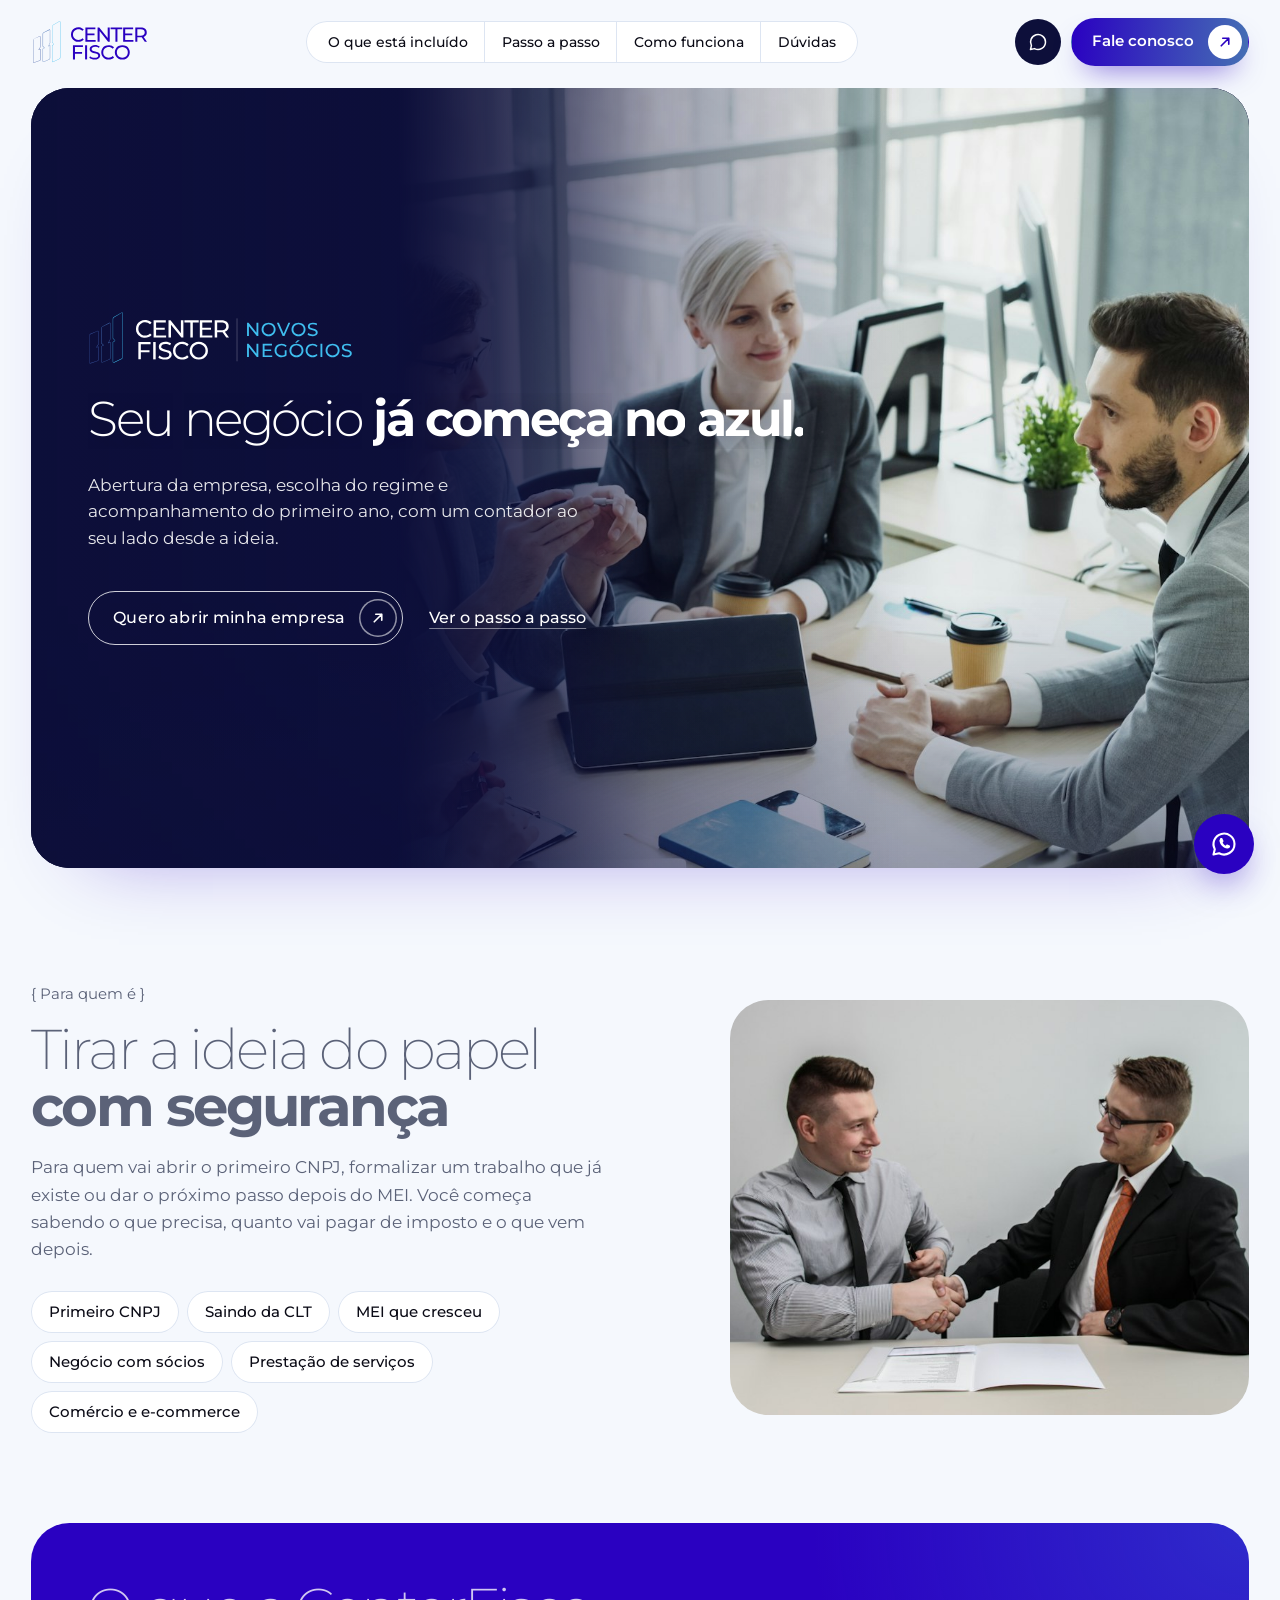
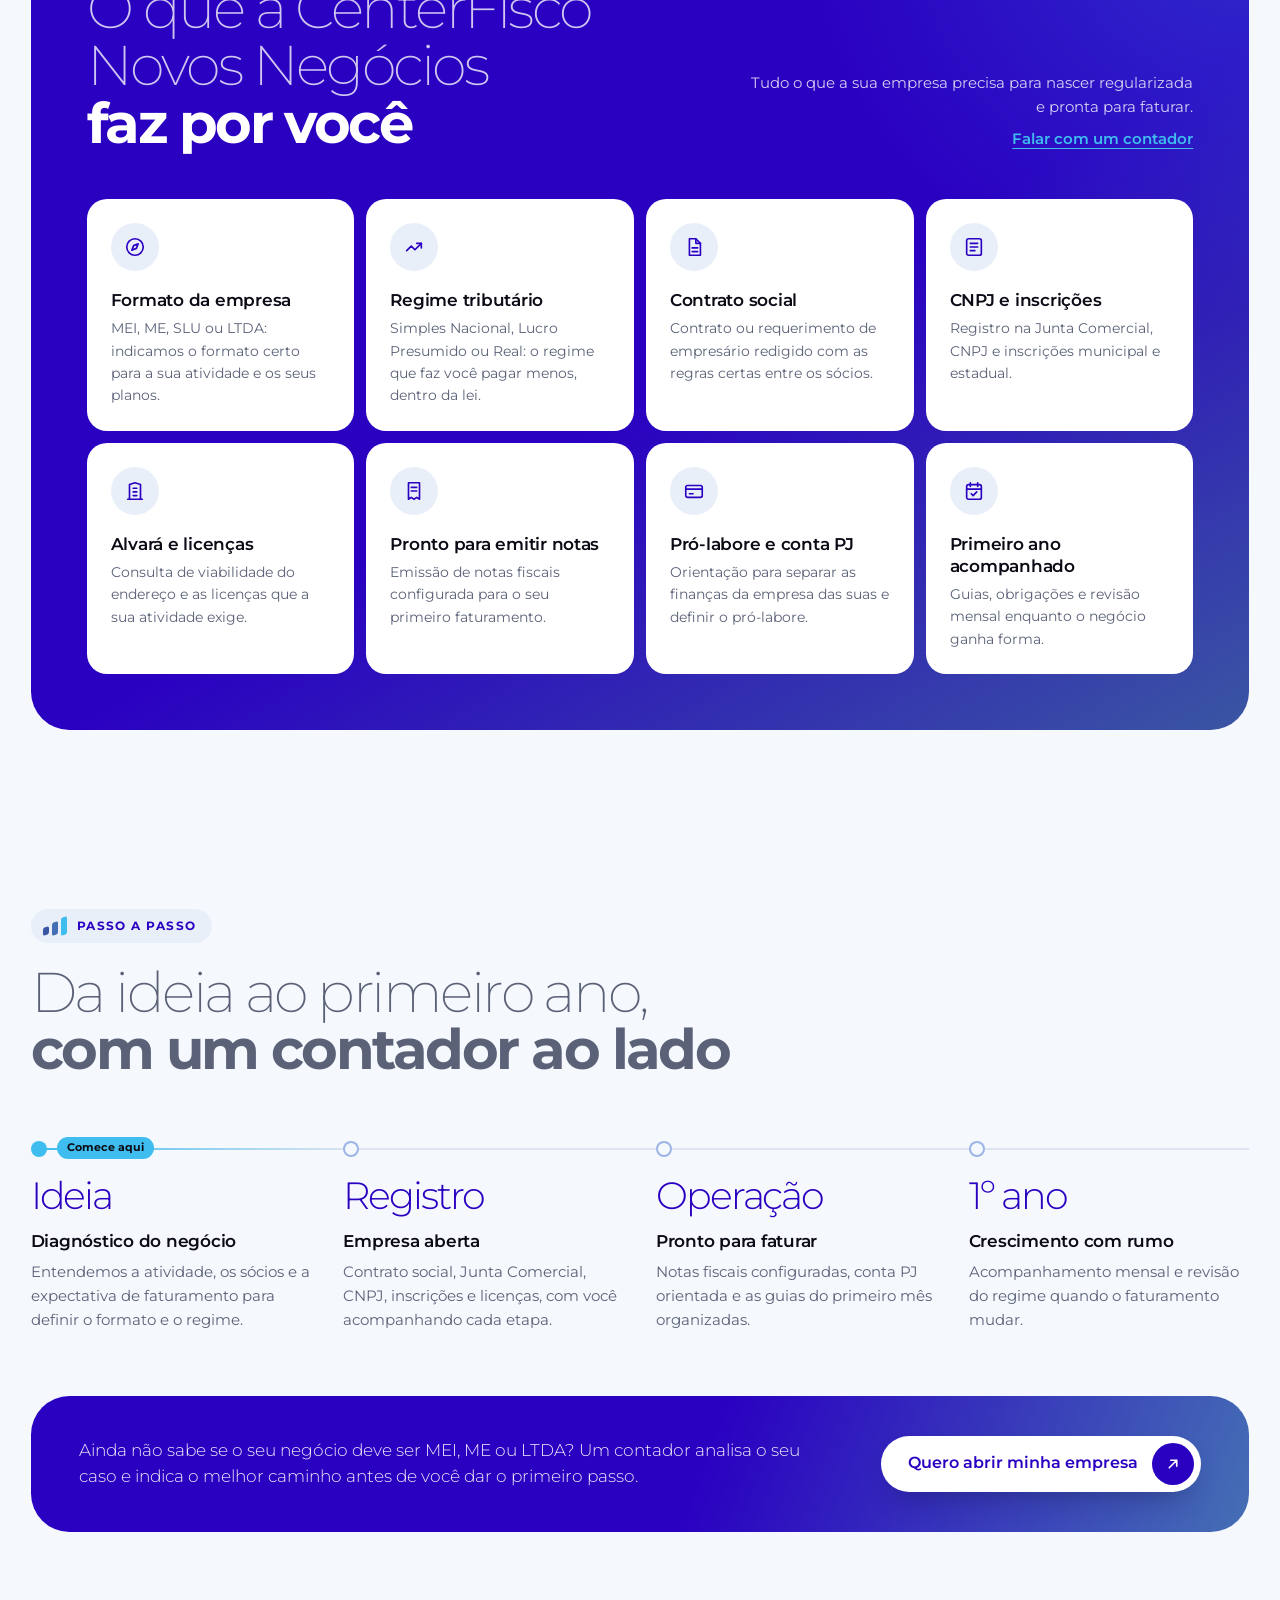
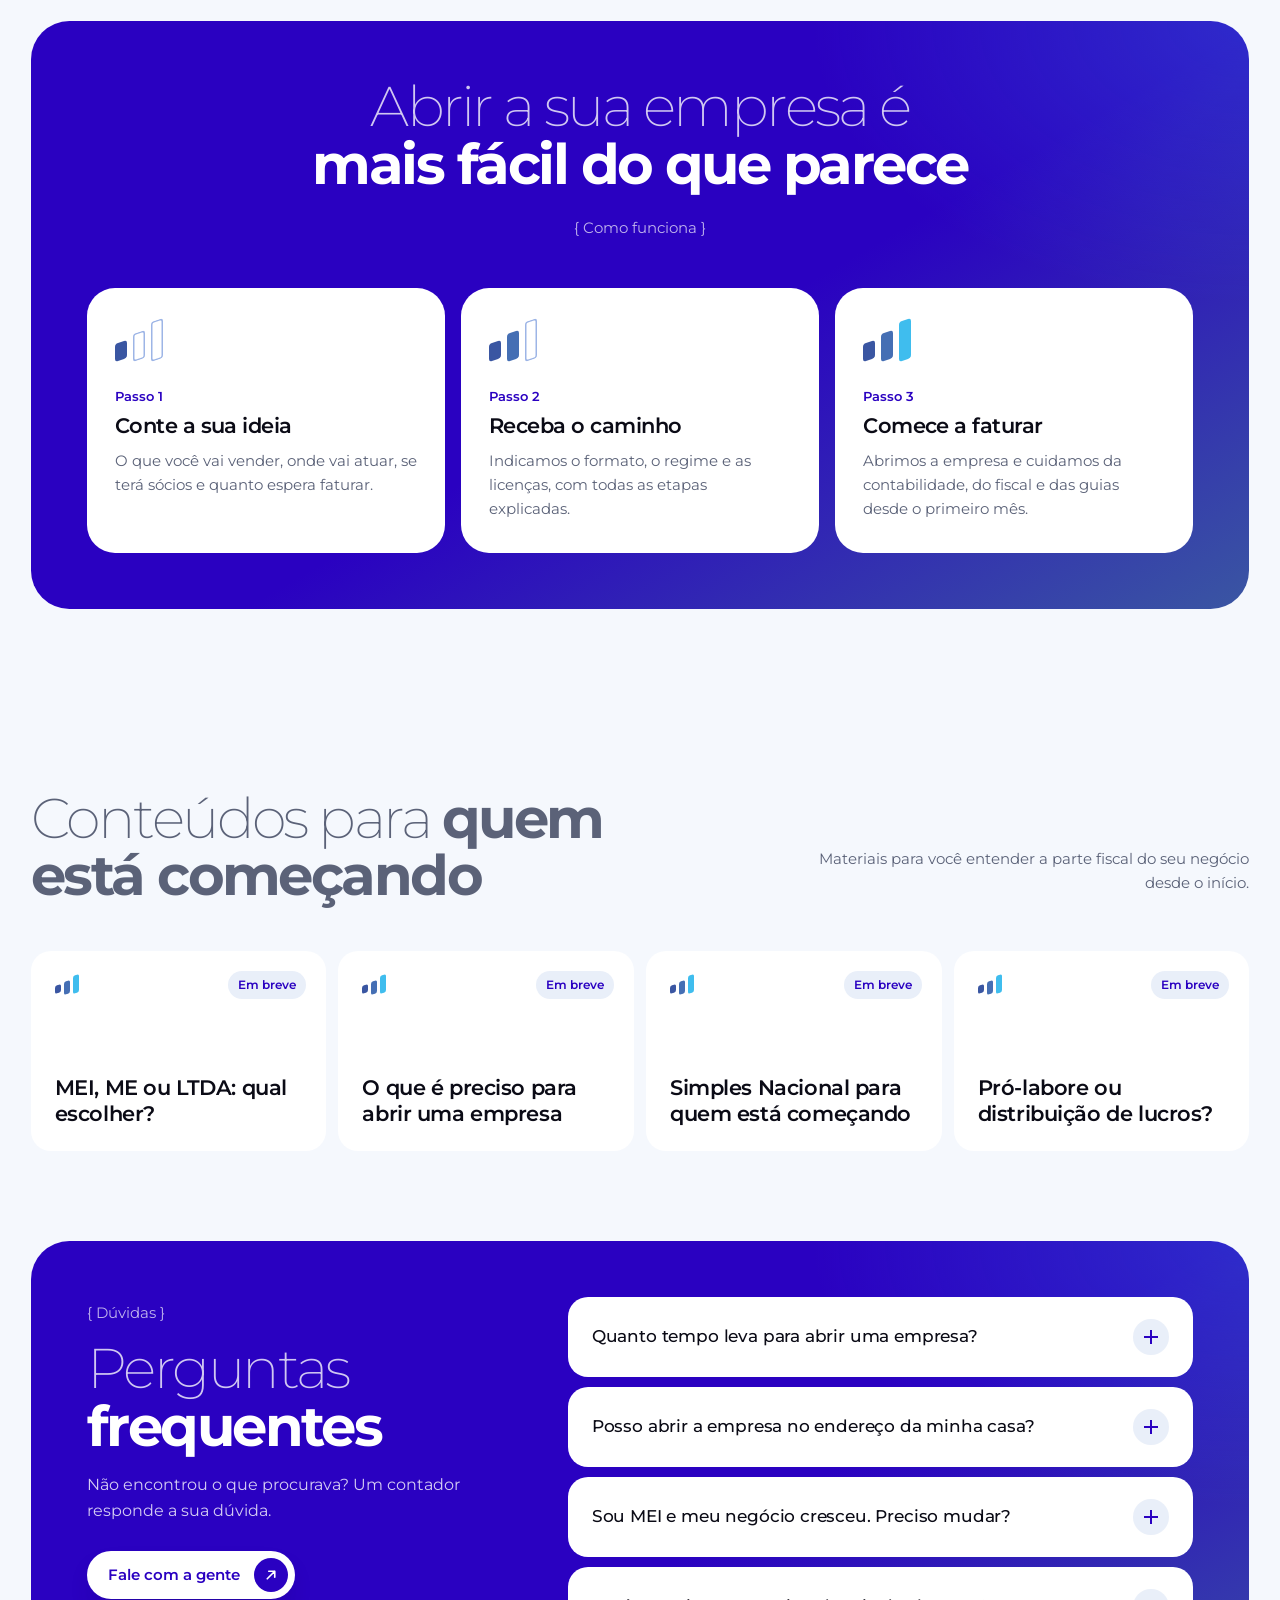
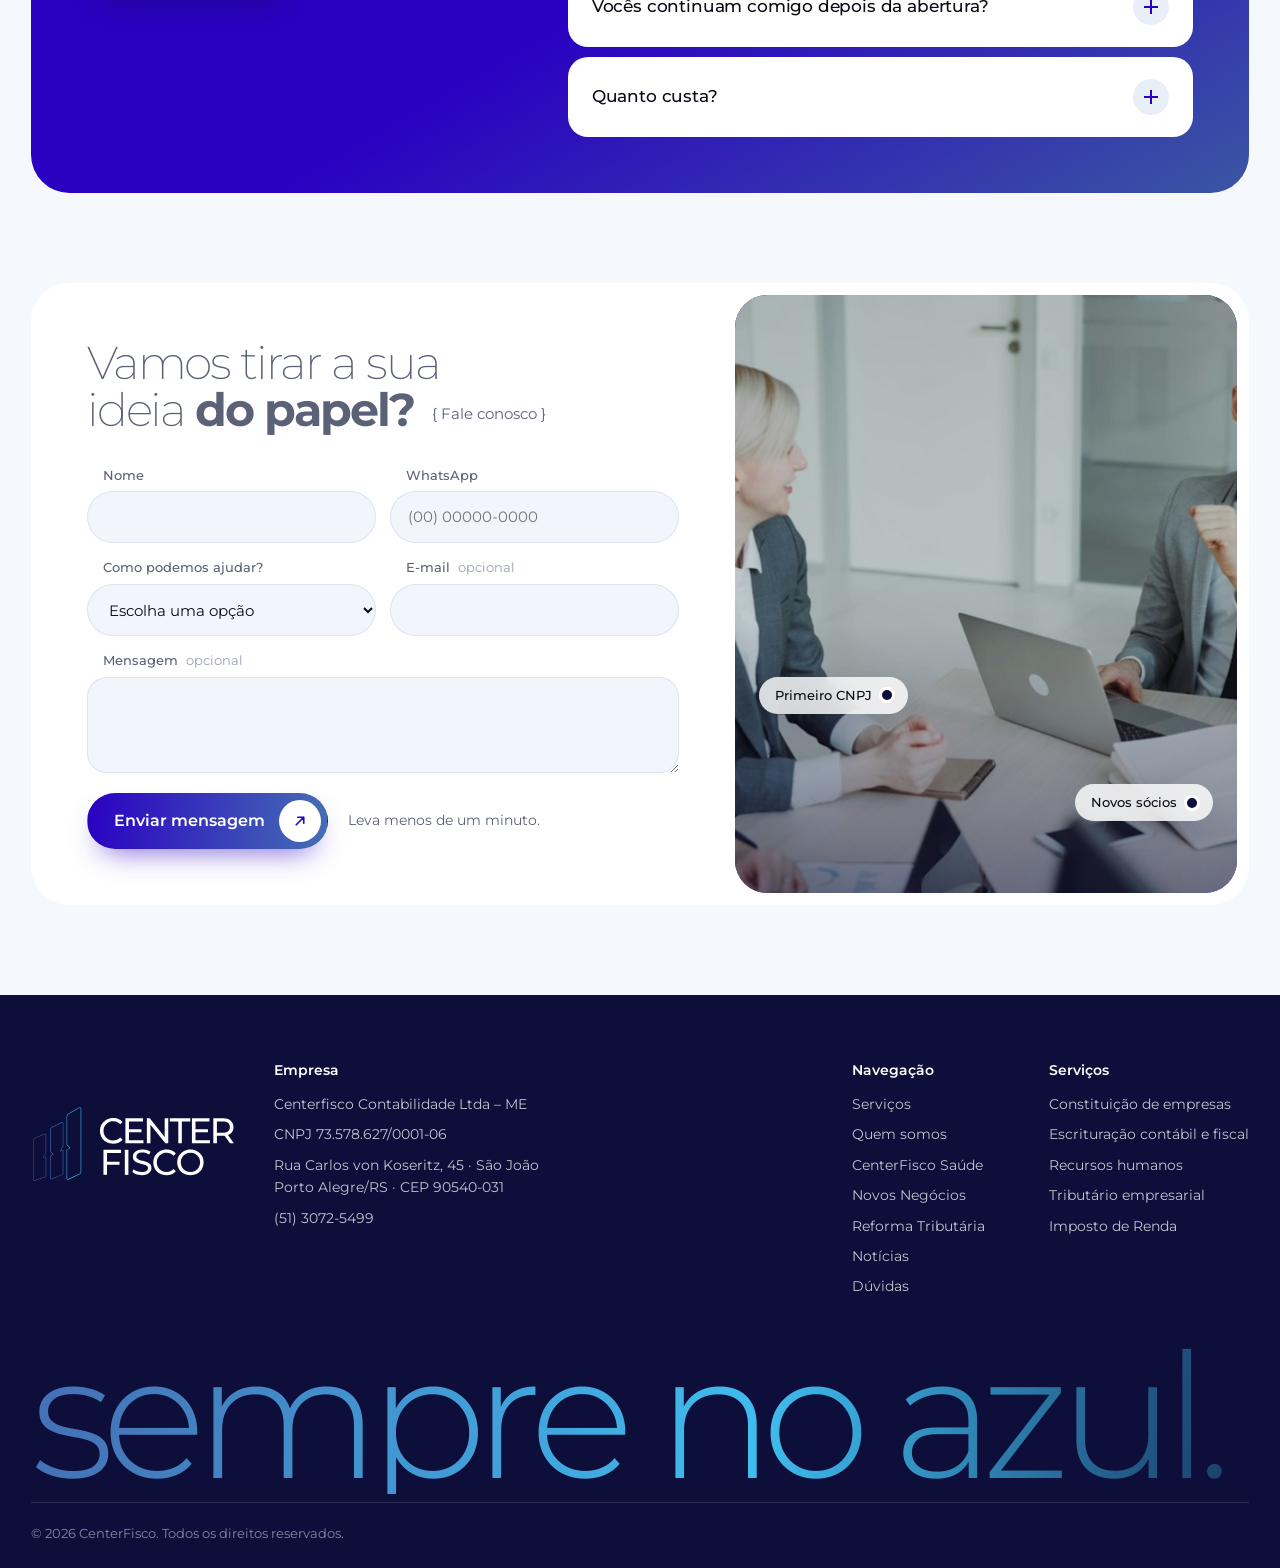
==== negocios.html @ e199a66b "Celular: rodapé sem a lista de serviços Co-Authored-By: Claude Opus 5 (1M context) <noreply@anthropi" ====
<!doctype html>
<html lang="pt-BR">
<head>
  <meta charset="utf-8">
  <meta name="viewport" content="width=device-width, initial-scale=1">
  <title>CenterFisco Novos Negócios | Abertura de empresa com contador</title>
  <meta name="description" content="Abertura de empresa com acompanhamento de um contador: formato, regime tributário, CNPJ, licenças e o primeiro ano do seu negócio.">
  <meta name="theme-color" content="#2a01c1">
  <meta property="og:type" content="website">
  <meta property="og:locale" content="pt_BR">
  <meta property="og:title" content="CenterFisco Novos Negócios">
  <meta property="og:description" content="Seu negócio já começa no azul.">
  <meta property="og:image" content="assets/img/hero-negocios.jpg">
  <link rel="alternate" type="application/rss+xml" title="CenterFisco · Notícias" href="feed.xml">
  <link rel="icon" href="assets/favicon.svg" type="image/svg+xml">
  <link rel="preconnect" href="https://fonts.googleapis.com">
  <link rel="preconnect" href="https://fonts.gstatic.com" crossorigin>
  <link rel="stylesheet" href="https://fonts.googleapis.com/css2?family=Montserrat:wght@200..800&display=swap">
  <link rel="preload" as="image" href="assets/img/hero-negocios.jpg">
  <link rel="stylesheet" href="css/styles.css?v=202609191804">
  <script>document.documentElement.classList.add('js')</script>
  <script type="application/ld+json">
  {
    "@context": "https://schema.org",
    "@type": "AccountingService",
    "name": "CenterFisco Novos Negócios",
    "alternateName": "Contamac",
    "legalName": "Centerfisco Contabilidade Ltda - ME",
    "taxID": "73.578.627/0001-06",
    "foundingDate": "1993-10-26",
    "telephone": "+55 51 3072-5499",
    "address": {
      "@type": "PostalAddress",
      "streetAddress": "Rua Carlos von Koseritz, 45",
      "addressLocality": "Porto Alegre",
      "addressRegion": "RS",
      "postalCode": "90540-031",
      "addressCountry": "BR"
    },
    "description": "Contabilidade para empresas, pessoas físicas e profissionais da saúde.",
    "slogan": "Seu negócio já começa no azul."
  }
  </script>
</head>
<body class="pagina-negocios">
  <a class="skip-link" href="#conteudo">Pular para o conteúdo</a>

  <!-- Ícones reutilizáveis -->
  <svg width="0" height="0" style="position:absolute" aria-hidden="true">
    <symbol id="i-seta" viewBox="0 0 24 24"><path d="M7 17 17 7M9 7h8v8"/></symbol>
    <symbol id="i-whats" viewBox="0 0 24 24"><path d="M21 12a9 9 0 0 1-13.2 7.95L3 21l1.1-4.6A9 9 0 1 1 21 12z"/></symbol>
    <symbol id="i-email" viewBox="0 0 24 24"><rect x="3" y="5" width="18" height="14" rx="2"/><path d="m3 7 9 6 9-6"/></symbol>
    <symbol id="i-tel" viewBox="0 0 24 24"><path d="M5 4h4l2 5-2.5 1.5a11 11 0 0 0 5 5L15 13l5 2v4a2 2 0 0 1-2 2A16 16 0 0 1 3 6a2 2 0 0 1 2-2"/></symbol>
    <symbol id="i-local" viewBox="0 0 24 24"><path d="M12 21s-7-6.2-7-11.5a7 7 0 0 1 14 0C19 14.8 12 21 12 21z"/><circle cx="12" cy="9.5" r="2.5"/></symbol>
    <symbol id="i-doc" viewBox="0 0 24 24"><path d="M7 3h7l5 5v13H7z"/><path d="M14 3v5h5M10 13h6M10 17h6"/></symbol>
    <symbol id="i-pessoa" viewBox="0 0 24 24"><circle cx="12" cy="8" r="4"/><path d="M4 21c1-4 4-6 8-6s7 2 8 6"/></symbol>
    <symbol id="i-guia" viewBox="0 0 24 24"><rect x="4" y="3" width="16" height="18" rx="2"/><path d="M8 8h8M8 12h8M8 16h5"/></symbol>
    <symbol id="i-nota" viewBox="0 0 24 24"><path d="M6 3h12v18l-3-2-3 2-3-2-3 2z"/><path d="M9 8h6M9 12h6"/></symbol>
    <symbol id="i-grafico" viewBox="0 0 24 24"><path d="m4 16 5-5 4 4 7-7"/><path d="M15 8h5v5"/></symbol>
    <symbol id="i-equipe" viewBox="0 0 24 24"><circle cx="9" cy="8" r="3.5"/><path d="M2.5 20c.8-3.5 3.4-5.5 6.5-5.5s5.7 2 6.5 5.5M16 4.5a3.5 3.5 0 0 1 0 7M18 14.8c1.9.8 3.1 2.5 3.5 5.2"/></symbol>
    <symbol id="i-convenio" viewBox="0 0 24 24"><path d="M12 21s-7-4.35-7-10a4 4 0 0 1 7-2.65A4 4 0 0 1 19 11c0 5.65-7 10-7 10z"/><path d="M12 9v5M9.5 11.5h5"/></symbol>
    <symbol id="i-escudo" viewBox="0 0 24 24"><path d="M12 3 5 6v5c0 4.5 3 8 7 10 4-2 7-5.5 7-10V6z"/><path d="m9 12 2 2 4-4"/></symbol>
    <symbol id="i-rumo" viewBox="0 0 24 24"><circle cx="12" cy="12" r="9"/><path d="m15.5 8.5-2 5-5 2 2-5z"/></symbol>
    <symbol id="i-predio" viewBox="0 0 24 24"><path d="M4 21h16M6 21V5l6-2 6 2v16"/><path d="M10 9h4M10 13h4M10 17h4"/></symbol>
    <symbol id="i-cartao" viewBox="0 0 24 24"><rect x="3" y="6" width="18" height="13" rx="2"/><path d="M3 10h18M7 15h4"/></symbol>
    <symbol id="i-calendario" viewBox="0 0 24 24"><rect x="4" y="5" width="16" height="16" rx="2"/><path d="M8 3v4M16 3v4M4 10h16"/><path d="m9 15 2 2 4-4"/></symbol>
  </svg>

  <header class="topo" data-header>
    <div class="container topo-inner">
      <a class="marca" href="index.html" aria-label="CenterFisco, voltar para a página inicial">
        <img src="assets/logo/centerfisco-positivo.svg" alt="" width="128" height="48">
      </a>
      <nav class="menu" id="menu" aria-label="Principal">
        <a href="#incluido">O que está incluído</a>
        <a href="#jornada">Passo a passo</a>
        <a href="#como-funciona">Como funciona</a>
        <a href="#duvidas">Dúvidas</a>
        <a class="btn btn-pill menu-cta" href="#contato">Fale conosco<span class="btn-icone"><svg><use href="#i-seta"/></svg></span></a>
      </nav>
      <div class="topo-acoes">
        <a class="icone-redondo" href="#contato" aria-label="Falar pelo WhatsApp"><svg><use href="#i-whats"/></svg></a>
        <a class="btn btn-pill btn-pequeno" href="#contato">Fale conosco<span class="btn-icone"><svg><use href="#i-seta"/></svg></span></a>
        <button class="menu-botao" type="button" aria-expanded="false" aria-controls="menu" data-nav-toggle>
          <span class="menu-linhas" aria-hidden="true"><i></i><i></i></span>
          <span class="visually-hidden">Abrir menu</span>
        </button>
      </div>
    </div>
  </header>

  <main id="conteudo">
    <!-- BANNER -->
    <section class="hero hero-saude hero-negocios" id="inicio">
      <div class="container">
        <div class="hero-cartao">
          <div class="hero-esq">
            <img class="marca-saude marca-negocios" src="assets/logo/centerfisco-negocios-negativo.svg" alt="CenterFisco Novos Negócios" width="728" height="147">
            <h1 class="hero-titulo hero-titulo-saude" data-split><span class="leve">Seu negócio</span> já começa no azul.</h1>
            <p class="hero-apoio">Abertura da empresa, escolha do regime e acompanhamento do primeiro ano, com um contador ao seu lado desde a ideia.</p>
            <div class="hero-acoes">
              <a class="btn btn-vazado-claro" href="#contato" data-plan="Abrir meu CNPJ">Quero abrir minha empresa<span class="btn-icone"><svg><use href="#i-seta"/></svg></span></a>
              <a class="link-claro" href="#jornada">Ver o passo a passo</a>
            </div>
          </div>
          <div class="hero-dir">
            <div class="painel-fotos">
              <div class="slide-foto is-active">
                <img class="fatia fatia-1" src="assets/img/hero-negocios.jpg" alt="Jovens executivos conversando em volta de uma mesa de reunião" width="1920" height="1080">
                <img class="fatia fatia-2" src="assets/img/hero-negocios.jpg" alt="" width="1920" height="1080" aria-hidden="true">
                <img class="fatia fatia-3" src="assets/img/hero-negocios.jpg" alt="" width="1920" height="1080" aria-hidden="true">
              </div>
              <span class="hero-veu" aria-hidden="true"></span>
            </div>
          </div>
        </div>
      </div>
    </section>

    <!-- PARA QUEM É -->
    <section class="secao" id="para-quem">
      <div class="container para-quem">
        <div data-reveal>
          <p class="chave">{ Para quem é }</p>
          <h2 class="titulo titulo-fino">Tirar a ideia do papel <strong>com segurança</strong></h2>
          <p class="para-quem-texto">Para quem vai abrir o primeiro CNPJ, formalizar um trabalho que já existe ou dar o próximo passo depois do MEI. Você começa sabendo o que precisa, quanto vai pagar de imposto e o que vem depois.</p>
          <ul class="publico">
            <li>Primeiro CNPJ</li><li>Saindo da CLT</li><li>MEI que cresceu</li><li>Negócio com sócios</li><li>Prestação de serviços</li><li>Comércio e e-commerce</li>
          </ul>
        </div>
        <figure class="para-quem-foto" data-reveal>
          <img src="assets/img/servico-constituicao.jpg" alt="Sócios apertando as mãos na assinatura do contrato" width="900" height="600" loading="lazy">
        </figure>
      </div>
    </section>

    <!-- O QUE ESTÁ INCLUÍDO -->
    <section class="secao secao-sem-topo" id="incluido">
      <div class="container">
        <div class="painel-claro painel-azul">
          <header class="cabeca" data-reveal>
            <h2 class="titulo titulo-fino">O que a CenterFisco Novos Negócios <strong>faz por você</strong></h2>
            <div class="cabeca-lado">
              <p>Tudo o que a sua empresa precisa para nascer regularizada e pronta para faturar.</p>
              <a class="link-sublinhado" href="#contato">Falar com um contador</a>
            </div>
          </header>
          <ul class="beneficios" data-carrossel>
          <li class="beneficio" data-reveal>
            <span class="beneficio-icone" aria-hidden="true"><svg><use href="#i-rumo"/></svg></span>
            <h3>Formato da empresa</h3>
            <p>MEI, ME, SLU ou LTDA: indicamos o formato certo para a sua atividade e os seus planos.</p>
          </li>
          <li class="beneficio" data-reveal>
            <span class="beneficio-icone" aria-hidden="true"><svg><use href="#i-grafico"/></svg></span>
            <h3>Regime tributário</h3>
            <p>Simples Nacional, Lucro Presumido ou Real: o regime que faz você pagar menos, dentro da lei.</p>
          </li>
          <li class="beneficio" data-reveal>
            <span class="beneficio-icone" aria-hidden="true"><svg><use href="#i-doc"/></svg></span>
            <h3>Contrato social</h3>
            <p>Contrato ou requerimento de empresário redigido com as regras certas entre os sócios.</p>
          </li>
          <li class="beneficio" data-reveal>
            <span class="beneficio-icone" aria-hidden="true"><svg><use href="#i-guia"/></svg></span>
            <h3>CNPJ e inscrições</h3>
            <p>Registro na Junta Comercial, CNPJ e inscrições municipal e estadual.</p>
          </li>
          <li class="beneficio" data-reveal>
            <span class="beneficio-icone" aria-hidden="true"><svg><use href="#i-predio"/></svg></span>
            <h3>Alvará e licenças</h3>
            <p>Consulta de viabilidade do endereço e as licenças que a sua atividade exige.</p>
          </li>
          <li class="beneficio" data-reveal>
            <span class="beneficio-icone" aria-hidden="true"><svg><use href="#i-nota"/></svg></span>
            <h3>Pronto para emitir notas</h3>
            <p>Emissão de notas fiscais configurada para o seu primeiro faturamento.</p>
          </li>
          <li class="beneficio" data-reveal>
            <span class="beneficio-icone" aria-hidden="true"><svg><use href="#i-cartao"/></svg></span>
            <h3>Pró-labore e conta PJ</h3>
            <p>Orientação para separar as finanças da empresa das suas e definir o pró-labore.</p>
          </li>
          <li class="beneficio" data-reveal>
            <span class="beneficio-icone" aria-hidden="true"><svg><use href="#i-calendario"/></svg></span>
            <h3>Primeiro ano acompanhado</h3>
            <p>Guias, obrigações e revisão mensal enquanto o negócio ganha forma.</p>
          </li>
          </ul>
        </div>
      </div>
    </section>

    <!-- PASSO A PASSO -->
    <section class="secao" id="jornada">
      <div class="container">
        <div class="reforma-topo" data-reveal>
          <p class="cartola"><span class="barras" aria-hidden="true"><i></i><i></i><i></i></span>Passo a passo</p>
          <h2 class="titulo titulo-fino">Da ideia ao primeiro ano, <strong>com um contador ao lado</strong></h2>
        </div>
        <ol class="trilha" data-reveal>
          <li class="agora">
            <span class="trilha-marco" aria-hidden="true"></span><span class="trilha-aqui">Comece aqui</span>
            <strong>Ideia</strong>
            <h3>Diagnóstico do negócio</h3>
            <p>Entendemos a atividade, os sócios e a expectativa de faturamento para definir o formato e o regime.</p>
          </li>
          <li>
            <span class="trilha-marco" aria-hidden="true"></span>
            <strong>Registro</strong>
            <h3>Empresa aberta</h3>
            <p>Contrato social, Junta Comercial, CNPJ, inscrições e licenças, com você acompanhando cada etapa.</p>
          </li>
          <li>
            <span class="trilha-marco" aria-hidden="true"></span>
            <strong>Operação</strong>
            <h3>Pronto para faturar</h3>
            <p>Notas fiscais configuradas, conta PJ orientada e as guias do primeiro mês organizadas.</p>
          </li>
          <li>
            <span class="trilha-marco" aria-hidden="true"></span>
            <strong>1º ano</strong>
            <h3>Crescimento com rumo</h3>
            <p>Acompanhamento mensal e revisão do regime quando o faturamento mudar.</p>
          </li>
        </ol>
        <div class="reforma-rodape" data-reveal>
          <p>Ainda não sabe se o seu negócio deve ser MEI, ME ou LTDA? Um contador analisa o seu caso e indica o melhor caminho antes de você dar o primeiro passo.</p>
          <a class="btn btn-pill btn-branco" href="#contato" data-plan="Abrir meu CNPJ">Quero abrir minha empresa<span class="btn-icone"><svg><use href="#i-seta"/></svg></span></a>
        </div>
      </div>
    </section>

    <!-- COMO FUNCIONA -->
    <section class="secao secao-sem-topo" id="como-funciona">
      <div class="container">
        <div class="painel-claro painel-azul">
        <header class="cabeca cabeca-centro" data-reveal>
          <h2 class="titulo titulo-fino">Abrir a sua empresa é <strong>mais fácil do que parece</strong></h2>
          <p class="chave">{ Como funciona }</p>
        </header>
        <ol class="passos">
          <li class="passo" data-reveal>
            <span class="barras barras-1" aria-hidden="true"><i></i><i></i><i></i></span>
            <span class="passo-num">Passo 1</span>
            <h3>Conte a sua ideia</h3>
            <p>O que você vai vender, onde vai atuar, se terá sócios e quanto espera faturar.</p>
          </li>
          <li class="passo" data-reveal>
            <span class="barras barras-2" aria-hidden="true"><i></i><i></i><i></i></span>
            <span class="passo-num">Passo 2</span>
            <h3>Receba o caminho</h3>
            <p>Indicamos o formato, o regime e as licenças, com todas as etapas explicadas.</p>
          </li>
          <li class="passo" data-reveal>
            <span class="barras barras-3" aria-hidden="true"><i></i><i></i><i></i></span>
            <span class="passo-num">Passo 3</span>
            <h3>Comece a faturar</h3>
            <p>Abrimos a empresa e cuidamos da contabilidade, do fiscal e das guias desde o primeiro mês.</p>
          </li>
        </ol>
        </div>
      </div>
    </section>

    <!-- CONTEÚDOS -->
    <section class="secao" id="conteudos">
      <div class="container">
        <header class="cabeca" data-reveal>
          <h2 class="titulo titulo-fino">Conteúdos para <strong>quem está começando</strong></h2>
          <div class="cabeca-lado"><p>Materiais para você entender a parte fiscal do seu negócio desde o início.</p></div>
        </header>
        <ul class="materiais" data-carrossel>
          <li class="material" data-reveal>
            <span class="material-selo">Em breve</span>
            <span class="barras" aria-hidden="true"><i></i><i></i><i></i></span>
            <h3>MEI, ME ou LTDA: qual escolher?</h3>
          </li>
          <li class="material" data-reveal>
            <span class="material-selo">Em breve</span>
            <span class="barras" aria-hidden="true"><i></i><i></i><i></i></span>
            <h3>O que é preciso para abrir uma empresa</h3>
          </li>
          <li class="material" data-reveal>
            <span class="material-selo">Em breve</span>
            <span class="barras" aria-hidden="true"><i></i><i></i><i></i></span>
            <h3>Simples Nacional para quem está começando</h3>
          </li>
          <li class="material" data-reveal>
            <span class="material-selo">Em breve</span>
            <span class="barras" aria-hidden="true"><i></i><i></i><i></i></span>
            <h3>Pró-labore ou distribuição de lucros?</h3>
          </li>
        </ul>
      </div>
    </section>

    <!-- DÚVIDAS -->
    <section class="secao secao-sem-topo" id="duvidas">
      <div class="container">
        <div class="painel-claro faq-bloco painel-azul">
          <header class="faq-cabeca" data-reveal>
            <p class="chave">{ Dúvidas }</p>
            <h2 class="titulo titulo-fino">Perguntas <strong>frequentes</strong></h2>
            <p class="faq-apoio">Não encontrou o que procurava? Um contador responde a sua dúvida.</p>
            <a class="btn btn-pill btn-pequeno btn-branco" href="#contato">Fale com a gente<span class="btn-icone"><svg><use href="#i-seta"/></svg></span></a>
          </header>
          <div class="faq" data-reveal>
            <details class="faq-item">
              <summary>Quanto tempo leva para abrir uma empresa?</summary>
              <p>Depende do formato, da cidade e das licenças que a atividade exige. No diagnóstico, mostramos todas as etapas e o que cada uma precisa.</p>
            </details>
            <details class="faq-item">
              <summary>Posso abrir a empresa no endereço da minha casa?</summary>
              <p>Em muitos casos, sim. Antes do registro, consultamos na prefeitura se a sua atividade pode funcionar no endereço escolhido.</p>
            </details>
            <details class="faq-item">
              <summary>Sou MEI e meu negócio cresceu. Preciso mudar?</summary>
              <p>Se o faturamento ou a atividade passarem dos limites do MEI, é preciso migrar para microempresa. Cuidamos da transição sem interromper o seu negócio.</p>
            </details>
            <details class="faq-item">
              <summary>Vocês continuam comigo depois da abertura?</summary>
              <p>Sim. O primeiro ano é acompanhado de perto, e a CenterFisco segue como a contabilidade da sua empresa.</p>
            </details>
            <details class="faq-item">
              <summary>Quanto custa?</summary>
              <p>O valor depende do formato da empresa e da atividade. Fale com a gente e receba uma proposta para o seu caso.</p>
            </details>
          </div>
        </div>
      </div>
    </section>

    <!-- CONTATO -->
    <section class="secao secao-sem-topo" id="contato">
      <div class="container">
        <div class="contato">
          <div class="contato-form-lado" data-reveal>
            <h2 class="titulo titulo-fino">Vamos tirar a sua ideia <strong>do papel?</strong> <span class="chave">{ Fale conosco }</span></h2>
            <form class="form" data-contact-form novalidate>
              <div class="campo">
                <label for="f-nome">Nome</label>
                <input id="f-nome" name="nome" type="text" autocomplete="name" required>
              </div>
              <div class="campo">
                <label for="f-telefone">WhatsApp</label>
                <input id="f-telefone" name="telefone" type="tel" autocomplete="tel" inputmode="tel" placeholder="(00) 00000-0000" required>
              </div>
              <div class="campo">
                <label for="f-assunto">Como podemos ajudar?</label>
                <select id="f-assunto" name="assunto" required>
                  <option value="">Escolha uma opção</option>
                  <option>Abrir meu CNPJ</option>
                  <option>Sou MEI e quero crescer</option>
                  <option>Abrir empresa com sócios</option>
                  <option>Outro assunto</option>
                </select>
              </div>
              <div class="campo">
                <label for="f-email">E-mail <span class="opcional">opcional</span></label>
                <input id="f-email" name="email" type="email" autocomplete="email">
              </div>
              <div class="campo campo-largo">
                <label for="f-mensagem">Mensagem <span class="opcional">opcional</span></label>
                <textarea id="f-mensagem" name="mensagem" rows="3"></textarea>
              </div>
              <div class="form-rodape">
                <button class="btn btn-pill" type="submit">Enviar mensagem<span class="btn-icone"><svg><use href="#i-seta"/></svg></span></button>
                <p class="form-status" role="status" aria-live="polite" data-form-status>Leva menos de um minuto.</p>
              </div>
            </form>
          </div>
          <div class="contato-painel" data-reveal>
            <img src="assets/img/negocios-equipe.jpg" alt="Jovens executivos em reunião com notebooks" width="900" height="600" loading="lazy">
            <span class="painel-veu" aria-hidden="true"></span>
            <span class="etiqueta et-c1" aria-hidden="true">Primeiro CNPJ</span>
            <span class="etiqueta et-c2" aria-hidden="true">Novos sócios</span>
          </div>
        </div>
      </div>
    </section>
  </main>

  <footer class="rodape">
    <div class="container">
      <div class="rodape-cartao">
        <div class="rodape-meio">
          <div class="rodape-esq">
            <a class="rodape-logo" href="index.html" aria-label="CenterFisco, página inicial"><img src="assets/logo/centerfisco-negativo.svg" alt="CenterFisco" width="230" height="87"></a>
            <address class="rodape-links rodape-empresa">
              <p>Empresa</p>
              <span>Centerfisco Contabilidade Ltda – ME</span>
              <span>CNPJ 73.578.627/0001-06</span>
              <a href="https://www.google.com/maps/search/?api=1&amp;query=Rua+Carlos+von+Koseritz+45+Porto+Alegre+RS" target="_blank" rel="noopener">Rua Carlos von Koseritz, 45 · São João<br>Porto Alegre/RS · CEP 90540-031</a>
              <a href="tel:+555130725499">(51) 3072-5499</a>
            </address>
          </div>
          <div class="rodape-dir">
            <nav class="rodape-links" aria-label="Rodapé">
              <p>Navegação</p>
              <a href="index.html#servicos">Serviços</a>
              <a href="index.html#por-que">Quem somos</a>
              <a href="saude.html">CenterFisco Saúde</a>
              <a href="negocios.html">Novos Negócios</a>
              <a href="index.html#reforma">Reforma Tributária</a>
              <a href="noticias.html">Notícias</a>
              <a href="index.html#duvidas">Dúvidas</a>
            </nav>
            <div class="rodape-links">
              <p>Serviços</p>
              <span>Constituição de empresas</span>
              <span>Escrituração contábil e fiscal</span>
              <span>Recursos humanos</span>
              <span>Tributário empresarial</span>
              <span>Imposto de Renda</span>
            </div>
          </div>
        </div>
        <p class="rodape-gigante" aria-hidden="true">sempre no azul.</p>
        <p class="rodape-legal">© 2026 CenterFisco. Todos os direitos reservados.</p>
      </div>
    </div>
  </footer>

  <a class="whats-flutuante" href="https://wa.me/5551993649044?text=Ol%C3%A1%2C%20CenterFisco!%20Vim%20pelo%20site." target="_blank" rel="noopener" aria-label="Falar com a CenterFisco pelo WhatsApp">
    <svg viewBox="0 0 24 24" aria-hidden="true"><path class="wf-balao" d="M21 12a9 9 0 0 1-13.2 7.95L3 21l1.1-4.6A9 9 0 1 1 21 12z"/><path class="wf-fone" d="M8.6 7.4c.3-.5.6-.5.9-.5h.6c.2 0 .4 0 .6.5l.8 1.9c.1.2.1.4 0 .6l-.5.7c-.1.2-.2.3 0 .6.5.9 1.2 1.6 2 2.1.3.2.5.1.6 0l.7-.8c.2-.2.4-.2.6-.1l1.9.9c.2.1.4.2.4.4 0 .5-.1 1.1-.5 1.5-.5.5-1.3.8-2 .7-1.6-.2-3.1-1-4.3-2.2-1.2-1.2-2-2.7-2.3-4.3-.1-.6.1-1.1.5-1.5z"/></svg>
    <span>Fale no WhatsApp</span>
  </a>

  <script src="js/main.js?v=202609191804" defer></script>
</body>
</html>
---- css/styles.css ----
/* CenterFisco — cores do logo */
:root {
  --azul: #2a01c1;
  --azul-aco: #3a56a2;
  --azul-medio: #456fb4;
  --azul-claro: #9db5e6;
  --ceu: #3fbdee;
  --canvas: #f5f8fd;
  --painel: #e9eff9;
  --cartao: #f2f6fc;
  --branco: #ffffff;
  --texto: #0b0b16;
  --azul-noite: #0d0f3a;
  --suave: #5b6278;
  --mudo: #9aa1b5;
  --linha: #dde5f2;
  --grad: linear-gradient(95deg, var(--azul) 0%, var(--azul-medio) 55%, var(--ceu) 100%);

  --fonte: "Montserrat", "Segoe UI", Arial, sans-serif;
  --container: 1760px;
  --gutter: clamp(16px, 2.4vw, 44px);
  --secao: clamp(56px, 7vw, 96px);
  --r-xl: clamp(24px, 3vw, 40px);
  --r-lg: 28px;
  --r-md: 20px;
  --ease: cubic-bezier(.2, .7, .2, 1);
}

*, *::before, *::after { box-sizing: border-box; }
html { scroll-behavior: smooth; scroll-padding-top: 96px; -webkit-text-size-adjust: 100%; }
body {
  margin: 0;
  font-family: var(--fonte);
  font-size: 1rem;
  font-weight: 400;
  line-height: 1.6;
  color: var(--texto);
  background: var(--canvas);
  -webkit-font-smoothing: antialiased;
  overflow-x: hidden;
}
img, svg { display: block; max-width: 100%; }
img { height: auto; }
a { color: inherit; }
p, h1, h2, h3, figure { margin: 0; }
ul, ol { margin: 0; padding: 0; list-style: none; }
button, input, select, textarea { font: inherit; color: inherit; }
:focus-visible { outline: 3px solid var(--ceu); outline-offset: 3px; border-radius: 8px; }

.container { width: 100%; max-width: var(--container); margin-inline: auto; padding-inline: var(--gutter); }
.visually-hidden { position: absolute !important; width: 1px; height: 1px; overflow: hidden; clip: rect(0 0 0 0); white-space: nowrap; }
.skip-link { position: absolute; left: 16px; top: -60px; z-index: 100; padding: 10px 16px; background: var(--azul); color: var(--branco); border-radius: 999px; }
.skip-link:focus { top: 16px; }

/* ---------- Tipografia ---------- */
.titulo {
  font-size: clamp(2.2rem, 4.4vw, 3.9rem);
  font-weight: 600;
  line-height: 1.02;
  letter-spacing: -.045em;
  text-wrap: balance;
}
.leve { font-weight: 300; }
.titulo-fino, .simulador-titulo { font-weight: 200; color: var(--suave); }
.titulo-fino strong, .simulador-titulo strong { font-weight: 700; color: var(--suave); }
.destaque { background: var(--grad); -webkit-background-clip: text; background-clip: text; color: transparent; white-space: nowrap; }
.chave { font-size: .9375rem; font-weight: 400; letter-spacing: 0; color: var(--suave); white-space: nowrap; }
.titulo .chave { vertical-align: middle; margin-left: 8px; }
.chave-clara { color: rgba(255, 255, 255, .7); margin-bottom: 16px; }
.titulo-claro { color: var(--branco); }
.texto-claro { margin-top: 20px; max-width: 34em; color: rgba(255, 255, 255, .82); font-size: 1.0625rem; }

/* ---------- Botões ---------- */
.btn {
  display: inline-flex; align-items: center; justify-content: center; gap: 14px;
  min-height: 54px; padding: 6px 26px;
  border: 1.5px solid transparent; border-radius: 999px;
  font-size: .9688rem; font-weight: 600; text-decoration: none; cursor: pointer;
  transition: transform .25s var(--ease), box-shadow .25s, background-color .2s, color .2s;
}
.btn:hover { transform: translateY(-2px); }
.btn-pill {
  padding: 6px 6px 6px 26px;
  background: linear-gradient(95deg, var(--azul) 0%, var(--azul-medio) 100%);
  color: var(--branco);
  box-shadow: 0 14px 30px -14px rgba(42, 1, 193, .7);
}
.btn-pill:hover { box-shadow: 0 18px 36px -12px rgba(42, 1, 193, .75); }
.btn-icone { display: grid; place-items: center; width: 42px; height: 42px; border-radius: 50%; background: var(--branco); flex: none; }
.btn-icone svg { width: 18px; height: 18px; fill: none; stroke: var(--azul); stroke-width: 2.2; stroke-linecap: round; stroke-linejoin: round; transition: transform .25s var(--ease); }
.btn:hover .btn-icone svg { transform: translate(2px, -2px); }
.btn-pequeno { min-height: 46px; padding-left: 20px; font-size: .9063rem; }
.btn-pequeno .btn-icone { width: 34px; height: 34px; }
.btn-vazado-claro {
  padding: 5px 5px 5px 24px; background: transparent; color: var(--branco);
  border: 1.5px solid rgba(255, 255, 255, .8); font-weight: 500; letter-spacing: .01em;
}
.btn-vazado-claro .btn-icone { width: 38px; height: 38px; background: transparent; box-shadow: inset 0 0 0 1.5px rgba(255, 255, 255, .55); }
.btn-vazado-claro .btn-icone svg { stroke: var(--branco); }
.btn-vazado-claro:hover { background: rgba(255, 255, 255, .12); border-color: var(--branco); }
.btn-contorno { border-color: var(--azul); color: var(--azul); }
.btn-contorno:hover { background: var(--azul); color: var(--branco); }
.btn-bloco { width: 100%; justify-content: space-between; }
.btn-contorno.btn-bloco { justify-content: center; }
.link-seta { font-weight: 600; text-decoration: none; color: var(--texto); }
.link-seta::after { content: " →"; }
.link-sublinhado { font-weight: 600; font-size: .9375rem; color: var(--azul); text-underline-offset: 4px; }

/* ---------- Mini símbolo: três barras do logo ---------- */
.barras { display: inline-flex; align-items: flex-end; gap: 3px; height: 18px; flex: none; }
.barras i { display: block; width: 6px; border-radius: 2px; transform: skewY(-18deg); transition: background-color .3s, box-shadow .3s; }
.barras i:nth-child(1) { height: 45%; background: var(--azul-aco); }
.barras i:nth-child(2) { height: 70%; background: var(--azul-medio); }
.barras i:nth-child(3) { height: 100%; background: var(--ceu); }
.barras-1 i:nth-child(n+2), .barras-2 i:nth-child(3) { background: none; box-shadow: inset 0 0 0 1.5px var(--azul-claro); }
.barras-grande { height: 44px; gap: 6px; }
.barras-grande i { width: 13px; border-radius: 3px; }
.barras-inline { height: .8em; gap: .1em; vertical-align: -.02em; margin-inline: .1em; }
.barras-inline i { width: .22em; }

.deco-barras { position: absolute; z-index: 0; display: flex; align-items: flex-end; gap: 14px; pointer-events: none; animation: flutua 9s ease-in-out infinite; }
.deco-barras i { display: block; width: 46px; border-radius: 12px; transform: skewY(-18deg); background: rgba(69, 111, 180, .12); backdrop-filter: blur(6px); }
.deco-barras i:nth-child(1) { height: 70px; }
.deco-barras i:nth-child(2) { height: 110px; background: rgba(63, 189, 238, .14); }
.deco-barras i:nth-child(3) { height: 160px; background: rgba(42, 1, 193, .08); }
@keyframes flutua { 50% { transform: translateY(-14px); } }

/* ---------- Cabeçalho ---------- */
.topo { position: sticky; top: 0; z-index: 50; transition: background-color .3s, box-shadow .3s; }
.topo.is-scrolled { background: rgba(245, 248, 253, .88); backdrop-filter: blur(14px); -webkit-backdrop-filter: blur(14px); box-shadow: 0 1px 0 var(--linha); }
.topo-inner { display: flex; align-items: center; gap: 20px; height: 84px; }
.marca img { width: 118px; height: 44px; }
.menu { flex: 1; display: flex; justify-content: center; }
.menu a:not(.btn) {
  padding: 10px 18px; margin-inline: -1px;
  background: var(--branco); text-decoration: none;
  font-size: .875rem; font-weight: 500; color: var(--texto); white-space: nowrap;
  box-shadow: inset 0 0 0 1px var(--linha);
  transition: background-color .2s, color .2s;
}
.menu a:not(.btn):first-child { border-radius: 999px 0 0 999px; padding-left: 22px; }
.menu a:nth-last-child(2) { border-radius: 0 999px 999px 0; padding-right: 22px; }
.menu a:not(.btn):hover { background: var(--azul); color: var(--branco); }
.menu .menu-cta { display: none; }
.topo-acoes { display: flex; align-items: center; gap: 10px; }
.icone-redondo { display: grid; place-items: center; width: 46px; height: 46px; border-radius: 50%; background: var(--azul-noite); }
.icone-redondo svg { width: 20px; height: 20px; fill: none; stroke: var(--branco); stroke-width: 1.8; stroke-linecap: round; stroke-linejoin: round; }
.menu-botao { display: none; }

/* ---------- Banner ---------- */
.hero { position: relative; padding: 4px 0 24px; }
.hero .container { position: relative; z-index: 1; }
/* Foto aberta no fundo do cartão, texto por cima */
.hero-cartao {
  position: relative; isolation: isolate; overflow: hidden;
  display: flex; align-items: center;
  min-height: min(calc(100svh - 110px), 780px);
  border-radius: var(--r-xl); background: var(--azul-noite);
  box-shadow: 0 40px 80px -60px rgba(42, 1, 193, .45);
}
.hero-esq {
  position: relative; z-index: 2;
  display: flex; flex-direction: column; justify-content: center;
  max-width: 820px; padding: clamp(32px, 5vw, 88px) clamp(24px, 4.5vw, 80px);
  color: var(--branco);
}
.hero-titulo {
  font-size: clamp(2.6rem, 4.3vw, 5.2rem);
  font-weight: 700;
  line-height: 1;
  letter-spacing: -.05em;
  text-shadow: 0 2px 30px rgba(13, 15, 58, .35);
}
.hero-apoio { margin-top: 28px; max-width: 30em; color: rgba(255, 255, 255, .9); font-size: clamp(1.0625rem, 1.3vw, 1.25rem); line-height: 1.55; }
.hero-titulo .destaque .w > span { background: linear-gradient(95deg, var(--azul-claro) 0%, var(--ceu) 70%); -webkit-background-clip: text; background-clip: text; color: transparent; }
.hero-acoes { display: flex; flex-wrap: wrap; align-items: center; gap: 14px 26px; margin-top: 40px; }

.hero-dir { position: absolute; inset: 0; z-index: 1; }
.painel-fotos { position: absolute; inset: 0; overflow: hidden; background: var(--azul-noite); }
.hero .fatia { object-position: 70% center; }
.hero-veu {
  position: absolute; inset: 0; z-index: 3; pointer-events: none;
  background:
    linear-gradient(90deg, rgba(13, 15, 58, .86) 0%, rgba(13, 15, 58, .72) 30%, rgba(13, 15, 58, .28) 55%, rgba(13, 15, 58, 0) 72%),
    linear-gradient(0deg, rgba(13, 15, 58, .35) 0%, rgba(13, 15, 58, 0) 35%);
}
.slide-foto { position: absolute; inset: 0; }
.fatia { position: absolute; inset: 0; width: 100%; height: 100%; object-fit: cover; }
/* as faixas se sobrepõem 1% para não aparecer emenda em telas pequenas */
.fatia-1 { clip-path: polygon(0% 0%, 34% 0%, 34% 100%, 0% 100%); }
.fatia-2 { clip-path: polygon(33% 0%, 67% 0%, 67% 100%, 33% 100%); }
.fatia-3 { clip-path: polygon(66% 0%, 100% 0%, 100% 100%, 66% 100%); }
.slide-foto.is-active { animation: aproxima 8s ease-out both; }
.slide-foto.is-active .fatia-1 { animation: barra-1 1.3s cubic-bezier(.7, 0, .2, 1) both; }
.slide-foto.is-active .fatia-2 { animation: barra-2 1.3s cubic-bezier(.7, 0, .2, 1) .12s both; }
.slide-foto.is-active .fatia-3 { animation: barra-3 1.3s cubic-bezier(.7, 0, .2, 1) .24s both; }
@keyframes barra-1 {
  0%   { clip-path: polygon(0% 100%, 31% 100%, 31% 100%, 0% 100%); }
  55%  { clip-path: polygon(0% 64%, 31% 54%, 31% 100%, 0% 100%); }
  100% { clip-path: polygon(0% 0%, 34% 0%, 34% 100%, 0% 100%); }
}
@keyframes barra-2 {
  0%   { clip-path: polygon(35.5% 100%, 64.5% 100%, 64.5% 100%, 35.5% 100%); }
  55%  { clip-path: polygon(35.5% 42%, 64.5% 32%, 64.5% 100%, 35.5% 100%); }
  100% { clip-path: polygon(33% 0%, 67% 0%, 67% 100%, 33% 100%); }
}
@keyframes barra-3 {
  0%   { clip-path: polygon(69% 100%, 100% 100%, 100% 100%, 69% 100%); }
  55%  { clip-path: polygon(69% 20%, 100% 10%, 100% 100%, 69% 100%); }
  100% { clip-path: polygon(66% 0%, 100% 0%, 100% 100%, 66% 100%); }
}
@keyframes aproxima { from { transform: scale(1.06); } }
.painel-veu {
  position: absolute; inset: 0; z-index: 3; pointer-events: none;
  background:
    linear-gradient(205deg, rgba(13, 15, 58, .62) 0%, rgba(13, 15, 58, .18) 28%, rgba(13, 15, 58, 0) 45%),
    linear-gradient(0deg, rgba(13, 15, 58, .55) 0%, rgba(13, 15, 58, 0) 28%);
}

.etiqueta {
  position: absolute; z-index: 4;
  display: inline-flex; align-items: center; gap: 10px;
  padding: 8px 16px; border-radius: 999px;
  background: rgba(255, 255, 255, .82); color: var(--texto);
  backdrop-filter: blur(10px); -webkit-backdrop-filter: blur(10px);
  font-size: .8125rem; font-weight: 500; white-space: nowrap;
  box-shadow: 0 10px 30px -12px rgba(13, 15, 58, .35);
  animation: flutua 7s ease-in-out infinite;
}
.etiqueta::after { content: ""; width: 10px; height: 10px; border-radius: 50%; background: var(--azul-noite); box-shadow: 0 0 0 3px var(--branco); order: 2; }


/* Título do banner palavra por palavra */
.hero-titulo .w { display: inline-block; overflow: hidden; vertical-align: top; padding-bottom: .1em; margin-bottom: -.1em; }
.hero-titulo .w > span { display: inline-block; transform: translateY(105%); }
.js .hero-titulo .w > span { animation: palavra .8s cubic-bezier(.2, .8, .2, 1) both; animation-delay: calc(.3s + var(--i) * .06s); }
@keyframes palavra { to { transform: none; } }
html:not(.js) .hero-titulo .w > span { transform: none; }

/* ---------- Frase ---------- */
.perfis-secao { padding-block: clamp(48px, 6vw, 88px) 0; }
.perfis-topo { display: flex; justify-content: space-between; align-items: end; gap: 24px; margin-bottom: 28px; }
.perfis { display: grid; grid-template-columns: repeat(4, minmax(0, 1fr)); gap: 16px; }
.perfil {
  position: relative; display: flex; flex-direction: column; overflow: hidden;
  border-radius: var(--r-lg); background: var(--branco); color: var(--texto); text-decoration: none;
  transition: transform .35s var(--ease), box-shadow .35s var(--ease);
}
.perfil:hover { transform: translateY(-6px); box-shadow: 0 30px 50px -30px rgba(42, 1, 193, .5); }
.perfil img { width: 100%; aspect-ratio: 16 / 9; object-fit: cover; transition: transform .6s var(--ease); }
.perfil:hover img { transform: scale(1.04); }
.perfil > div { flex: 1; display: flex; flex-direction: column; padding: 20px 22px 22px; }
.perfil small { font-size: .75rem; font-weight: 600; color: var(--azul); }
.perfil h3 { margin-top: 4px; font-size: 1.3125rem; font-weight: 600; line-height: 1.2; letter-spacing: -.025em; }
.perfil p { margin-top: 6px; font-size: .875rem; color: var(--suave); }
.perfil .btn-icone { position: absolute; right: 16px; top: 16px; z-index: 1; box-shadow: 0 8px 20px -8px rgba(13, 15, 58, .4); transition: background-color .2s; }
.perfil:hover .btn-icone { background: var(--azul); }
.perfil:hover .btn-icone svg { stroke: var(--branco); }
.js .perfis > [data-reveal].is-visible { transition: opacity .8s var(--ease), transform .35s var(--ease), box-shadow .35s var(--ease); }
.perfis > :nth-child(2) { transition-delay: .08s; }
.perfis > :nth-child(3) { transition-delay: .16s; }
.perfis > :nth-child(4) { transition-delay: .24s; }

/* ---------- Seções ---------- */
.secao { padding-block: var(--secao); }
.secao-sem-topo { padding-top: 0; }
.painel-claro { position: relative; --painel-pad: clamp(28px, 4.5vw, 56px); padding: var(--painel-pad); border-radius: var(--r-xl); background: var(--painel); overflow: hidden; }
.painel-contorno { border: 1.5px solid var(--azul); }
.cabeca { display: grid; grid-template-columns: minmax(0, 1.1fr) minmax(0, .9fr); gap: 24px 48px; align-items: end; margin-bottom: clamp(32px, 4vw, 48px); }
.cabeca-lado { justify-self: end; max-width: 30em; text-align: right; color: var(--suave); font-size: .9375rem; }
.cabeca-lado p { margin-bottom: 8px; }
.cabeca-centro { grid-template-columns: 1fr; justify-items: center; text-align: center; }

/* Serviços */
.grade-servicos { display: grid; grid-template-columns: repeat(3, minmax(0, 1fr)); gap: 16px; }
.servico {
  display: flex; flex-direction: column; min-height: 220px; padding: 22px 22px 20px;
  border-radius: var(--r-md); background: var(--branco);
  transition: transform .35s var(--ease), box-shadow .35s var(--ease);
}
.servico:hover { transform: translateY(-6px); box-shadow: 0 30px 50px -30px rgba(42, 1, 193, .45); }
.servico-num { font-size: 2.4rem; font-weight: 200; line-height: .9; letter-spacing: -.05em; color: transparent; -webkit-text-stroke: 1.2px var(--azul-claro); }
.servico h3 { margin-top: 18px; font-size: 1.3125rem; font-weight: 600; line-height: 1.25; letter-spacing: -.025em; }
.servico p { margin-top: 8px; font-size: .8438rem; line-height: 1.55; color: var(--azul-aco); }
.servico a { margin-top: auto; padding-top: 16px; font-size: .8125rem; font-weight: 600; color: var(--azul); text-underline-offset: 4px; }
.servico-marca { position: relative; overflow: hidden; justify-content: flex-end; background: linear-gradient(150deg, var(--azul) 0%, var(--azul-medio) 100%); color: var(--branco); }
.servico-marca::before { content: ""; position: absolute; right: -30px; top: -20px; width: 180px; aspect-ratio: 100 / 146; background: url("../assets/logo/centerfisco-simbolo.svg") center / contain no-repeat; opacity: .35; }
.servico-marca .barras-marca { position: absolute; left: 22px; top: 22px; height: 38px; gap: 5px; }
.servico-marca .barras-marca i { width: 11px; border-radius: 3px; }
.servico-marca .barras-marca i:nth-child(1) { background: var(--azul-claro); }
.servico-marca .servico-marca-nome { font-size: 1.9rem; font-weight: 300; letter-spacing: -.04em; line-height: 1.1; color: var(--branco); }
.servico-marca p:not(.servico-marca-nome) { margin-top: 6px; color: rgba(255, 255, 255, .82); }
.servico-foto { border-radius: var(--r-md); overflow: hidden; min-height: 260px; }
.servico-foto img { width: 100%; height: 100%; object-fit: cover; }

/* Como funciona */
.passos { display: grid; grid-template-columns: repeat(3, minmax(0, 1fr)); gap: 16px; }
.passo { padding: 32px 28px; border-radius: var(--r-lg); background: var(--branco); }
.passo .barras { height: 40px; gap: 6px; margin-bottom: 26px; }
.passo .barras i { width: 12px; border-radius: 3px; }
.passo-num { display: block; font-size: .8125rem; font-weight: 600; color: var(--azul); }
.passo h3 { margin-top: 6px; font-size: 1.3125rem; font-weight: 600; line-height: 1.25; letter-spacing: -.025em; }
.passo p { margin-top: 10px; font-size: .9375rem; color: var(--suave); }

/* Saúde: banner no estilo do topo */
.saude-banner {
  position: relative; isolation: isolate; overflow: hidden;
  display: flex; align-items: center;
  min-height: clamp(420px, 38vw, 540px);
  border-radius: var(--r-xl); background: var(--azul-noite); color: var(--branco);
  box-shadow: 0 40px 80px -60px rgba(42, 1, 193, .45);
}
.saude-banner-foto { position: absolute; top: 0; left: 0; width: 124%; max-width: none; height: 100%; object-fit: cover; object-position: center 12%; z-index: 0; }
.saude-banner-veu {
  position: absolute; inset: 0; z-index: 1; pointer-events: none;
  background:
    linear-gradient(90deg, rgba(13, 15, 58, .88) 0%, rgba(13, 15, 58, .74) 32%, rgba(13, 15, 58, .25) 58%, rgba(13, 15, 58, 0) 75%),
    linear-gradient(0deg, rgba(13, 15, 58, .35) 0%, rgba(13, 15, 58, 0) 35%);
}
.saude-banner-texto { position: relative; z-index: 2; max-width: 820px; padding: clamp(28px, 3.5vw, 56px) clamp(24px, 4.5vw, 80px); }
.saude-banner .titulo { font-size: clamp(1.9rem, 3vw, 2.9rem); line-height: 1.08; text-shadow: 0 2px 30px rgba(13, 15, 58, .35); }
.saude-banner .texto-claro { font-size: clamp(1.0625rem, 1.3vw, 1.25rem); color: rgba(255, 255, 255, .9); }
.saude-banner .btn { margin-top: 32px; }
.saude-slogan { max-width: 20em; }
.marca-saude { width: auto; height: clamp(46px, 4.2vw, 64px); margin-bottom: clamp(20px, 2.5vw, 30px); }
.tags { display: flex; flex-wrap: wrap; gap: 8px; margin-top: 24px; }
.tags li { padding: 9px 16px; border-radius: 999px; background: rgba(255, 255, 255, .14); font-size: .875rem; font-weight: 500; backdrop-filter: blur(6px); -webkit-backdrop-filter: blur(6px); }

.simulador {
  display: grid; grid-template-columns: minmax(0, 1.35fr) minmax(0, .65fr); gap: 12px;
  margin-top: 16px; padding: 12px;
  border-radius: var(--r-xl); background: var(--branco); color: var(--texto);
  box-shadow: 0 30px 60px -50px rgba(42, 1, 193, .5);
}
.simulador-perguntas { padding: clamp(20px, 3vw, 36px); }
.simulador-titulo { font-size: clamp(1.5rem, 2.4vw, 2.1rem); font-weight: 200; line-height: 1.15; letter-spacing: -.035em; }
.simulador-titulo strong { font-weight: 700; }
.simulador-apoio { margin-top: 8px; color: var(--suave); }
.perguntas { display: grid; margin-top: 24px; }
.pergunta { display: grid; grid-template-columns: auto 1fr auto; align-items: center; gap: 16px; padding: 16px 0; border-top: 1px solid var(--linha); }
.pergunta-num { display: grid; place-items: center; width: 32px; height: 32px; border-radius: 50%; background: var(--painel); color: var(--azul); font-size: .875rem; font-weight: 700; }
.pergunta-texto { font-weight: 500; }
.contador-controle { display: flex; align-items: center; gap: 4px; padding: 4px; border-radius: 999px; background: var(--cartao); box-shadow: inset 0 0 0 1px var(--linha); }
.contador-controle button { width: 38px; height: 38px; border: 0; border-radius: 50%; background: var(--branco); color: var(--azul); font-size: 1.2rem; font-weight: 600; line-height: 1; cursor: pointer; box-shadow: 0 2px 6px -2px rgba(13, 15, 58, .25); transition: background-color .2s, color .2s, transform .15s; }
.contador-controle button:hover { background: var(--azul); color: var(--branco); }
.contador-controle button:active { transform: scale(.92); }
.contador-controle button:disabled { opacity: .35; cursor: default; background: var(--branco); color: var(--azul); }
.contador-controle output { min-width: 42px; text-align: center; font-size: 1.125rem; font-weight: 600; }
.escolha { display: flex; gap: 4px; padding: 4px; border-radius: 999px; background: var(--cartao); box-shadow: inset 0 0 0 1px var(--linha); }
.escolha input { position: absolute; opacity: 0; pointer-events: none; }
.escolha span { display: block; min-width: 58px; padding: 8px 16px; border-radius: 999px; text-align: center; font-size: .9375rem; font-weight: 600; color: var(--suave); cursor: pointer; transition: background-color .2s, color .2s; }
.escolha input:checked + span { background: var(--azul); color: var(--branco); }
.escolha input:focus-visible + span { outline: 3px solid var(--ceu); outline-offset: 2px; }
.simulador-resultado {
  display: flex; flex-direction: column; align-items: flex-start;
  padding: clamp(20px, 3vw, 36px); border-radius: calc(var(--r-xl) - 6px); background: var(--painel);
}
.resultado-rotulo { font-size: .875rem; font-weight: 500; color: var(--suave); }
.simulador-resultado .barras { margin: 18px 0 14px; }
.resultado-plano { font-size: clamp(1.8rem, 2.6vw, 2.4rem); font-weight: 700; letter-spacing: -.045em; line-height: 1.05; color: var(--azul); }
.resultado-preco { margin-top: 4px; font-size: 1.0625rem; font-weight: 500; }
.resultado-motivo { margin-top: 12px; font-size: .9375rem; color: var(--suave); }
.simulador-resultado .btn { margin-top: auto; }
.resultado-motivo + .btn { margin-top: 24px; }

.plano-detalhe { margin-top: 12px; }
.plano[hidden] { display: none; }
.plano {
  box-shadow: 0 30px 60px -50px rgba(42, 1, 193, .5);
  display: grid; grid-template-columns: minmax(0, .9fr) minmax(0, 1.1fr); gap: 12px;
  padding: 12px; border-radius: var(--r-xl); background: var(--branco); color: var(--texto);
  animation: abre-plano .6s var(--ease) both;
}
@keyframes abre-plano { from { opacity: 0; transform: translateY(16px); } }
.plano-info { padding: clamp(20px, 3vw, 36px); }
.plano .barras { height: 28px; gap: 5px; margin-bottom: 18px; }
.plano .barras i { width: 9px; }
.plano-rotulo { font-size: .8125rem; font-weight: 600; color: var(--azul); }
.plano-nome { margin-top: 4px; font-size: clamp(1.8rem, 2.6vw, 2.4rem); font-weight: 700; letter-spacing: -.045em; line-height: 1.05; outline: none; }
.plano-desc { margin-top: 8px; color: var(--suave); }
.plano-preco { position: relative; margin: 36px 0 24px; font-size: 3rem; font-weight: 300; line-height: 1; letter-spacing: -.06em; }
.plano-preco small { margin-right: 4px; font-size: 1rem; font-weight: 500; letter-spacing: 0; vertical-align: 1.6em; }
.plano-preco span { font-size: .9375rem; font-weight: 400; letter-spacing: 0; color: var(--suave); }
.plano-preco em { position: absolute; left: 0; top: -24px; font-style: normal; font-size: .8125rem; font-weight: 500; letter-spacing: 0; color: var(--suave); }
.plano-itens { padding: clamp(20px, 3vw, 36px); border-radius: calc(var(--r-xl) - 6px); background: var(--cartao); }
.plano-itens-titulo { font-size: .875rem; font-weight: 600; color: var(--suave); }
.plano-itens .lista-check { grid-template-columns: repeat(2, minmax(0, 1fr)); column-gap: 24px; margin-top: 16px; padding-top: 0; border-top: 0; }
.lista-check { display: grid; gap: 9px; margin-top: 20px; padding-top: 18px; border-top: 1px solid var(--linha); }
.lista-check li { position: relative; padding-left: 30px; font-size: .875rem; line-height: 1.45; }
.lista-check li::before {
  content: ""; position: absolute; left: 0; top: 0; width: 20px; height: 20px; border-radius: 50%;
  background: var(--painel) url("data:image/svg+xml,%3Csvg xmlns='http://www.w3.org/2000/svg' viewBox='0 0 20 20'%3E%3Cpath d='M6 10.3l2.6 2.6L14 7.4' fill='none' stroke='%232a01c1' stroke-width='2' stroke-linecap='round' stroke-linejoin='round'/%3E%3C/svg%3E") center / 20px no-repeat;
}
.lista-check strong { font-weight: 600; }

/* Reforma */
.cartola {
  display: inline-flex; align-items: center; gap: 10px; margin-bottom: 20px;
  padding: 7px 16px 7px 12px; border-radius: 999px;
  background: var(--painel); color: var(--azul);
  font-size: .75rem; font-weight: 700; letter-spacing: .12em; text-transform: uppercase;
}
.reforma-topo { max-width: 1000px; }
.reforma-topo .titulo strong { display: block; }
.reforma-rodape {
  display: flex; align-items: center; justify-content: space-between; gap: 24px 48px;
  margin-top: clamp(40px, 5vw, 64px); padding: clamp(24px, 3.5vw, 40px) clamp(24px, 4vw, 48px);
  border-radius: var(--r-xl);
  background: linear-gradient(110deg, var(--azul) 0%, var(--azul) 55%, var(--azul-medio) 100%);
  color: var(--branco);
}
.reforma-rodape p { max-width: 46em; font-size: clamp(1.0625rem, 1.3vw, 1.25rem); font-weight: 300; line-height: 1.5; color: rgba(255, 255, 255, .92); }
.reforma-rodape .btn { flex: none; }
.btn-pill.btn-branco { background: var(--branco); color: var(--azul); box-shadow: 0 14px 30px -14px rgba(13, 15, 58, .45); }
.btn-pill.btn-branco .btn-icone { background: var(--azul); }
.btn-pill.btn-branco .btn-icone svg { stroke: var(--branco); }

.trilha { position: relative; display: grid; grid-template-columns: repeat(4, minmax(0, 1fr)); gap: 32px; margin-top: clamp(40px, 5vw, 64px); padding-top: 36px; }
.trilha::before { content: ""; position: absolute; left: 8px; right: 0; top: 7px; height: 2px; background: linear-gradient(90deg, var(--ceu) 0%, var(--linha) 26%); }
.trilha li { position: relative; }
.trilha-marco { position: absolute; left: 0; top: -36px; width: 16px; height: 16px; border-radius: 50%; background: var(--canvas); box-shadow: inset 0 0 0 2px var(--azul-claro); }
.trilha li.agora .trilha-marco { background: var(--ceu); box-shadow: none; animation: pulsa 2.4s ease-out infinite; }
@keyframes pulsa { 0% { box-shadow: 0 0 0 0 rgba(63, 189, 238, .5); } 100% { box-shadow: 0 0 0 12px rgba(63, 189, 238, 0); } }
.trilha-aqui { position: absolute; left: 26px; top: -40px; padding: 2px 10px; border-radius: 999px; background: var(--ceu); color: var(--texto); font-size: .6875rem; font-weight: 700; white-space: nowrap; }
.trilha strong { display: block; font-size: clamp(2rem, 3vw, 2.75rem); font-weight: 300; line-height: 1; letter-spacing: -.055em; color: var(--azul); }
.trilha h3 { margin-top: 14px; font-size: 1.0625rem; font-weight: 600; line-height: 1.3; letter-spacing: -.015em; }
.trilha p { margin-top: 8px; font-size: .9375rem; line-height: 1.6; color: var(--suave); }

/* Dúvidas */
.faq-bloco { display: grid; grid-template-columns: minmax(0, .8fr) minmax(0, 1.2fr); gap: clamp(32px, 5vw, 96px); align-items: start; }
.faq-cabeca { padding-top: 4px; }
.faq-cabeca .chave { display: block; margin-bottom: 14px; }
.faq-apoio { margin-top: 18px; max-width: 24em; color: var(--suave); }
.faq-cabeca .btn { margin-top: 28px; }
.faq { display: grid; gap: 10px; }
.faq-item { border-radius: var(--r-md); background: var(--branco); transition: box-shadow .3s; }
.faq-item[open] { box-shadow: 0 24px 44px -32px rgba(42, 1, 193, .5); }
.faq-item summary {
  display: flex; justify-content: space-between; align-items: center; gap: 20px;
  padding: 22px 24px; cursor: pointer; list-style: none;
  font-size: 1.0625rem; font-weight: 500; letter-spacing: -.01em;
}
.faq-item summary::-webkit-details-marker { display: none; }
.faq-item summary::after {
  content: ""; flex: none; width: 36px; height: 36px; border-radius: 50%;
  background:
    linear-gradient(var(--azul), var(--azul)) center / 14px 2px no-repeat,
    linear-gradient(var(--azul), var(--azul)) center / 2px 14px no-repeat,
    var(--painel);
  transition: background-color .25s;
}
.faq-item[open] summary::after {
  background:
    linear-gradient(var(--branco), var(--branco)) center / 14px 2px no-repeat,
    var(--azul);
}
.faq-item p { padding: 0 24px 24px; max-width: 46em; color: var(--suave); }

/* Contato */
.contato { display: grid; grid-template-columns: minmax(0, 1.15fr) minmax(0, .85fr); gap: 12px; padding: 12px; border-radius: var(--r-xl); background: var(--branco); }
.contato-form-lado { padding: clamp(20px, 3.5vw, 44px); }
.contato .titulo { font-size: clamp(2rem, 3.6vw, 3.1rem); }
.form { display: grid; grid-template-columns: repeat(2, minmax(0, 1fr)); gap: 14px; margin-top: 32px; }
.campo { display: grid; gap: 6px; }
.campo-largo { grid-column: 1 / -1; }
.campo label { padding-left: 16px; font-size: .8125rem; font-weight: 500; color: var(--suave); }
.opcional { color: var(--mudo); font-weight: 400; margin-left: 4px; }
.campo input, .campo select, .campo textarea {
  width: 100%; min-height: 52px; padding: 12px 18px;
  border: 0; border-radius: 999px; background: var(--cartao);
  box-shadow: inset 0 0 0 1px var(--linha); font-size: .9375rem;
  transition: box-shadow .2s, background-color .2s;
}
.campo textarea { border-radius: 20px; min-height: 96px; resize: vertical; }
.campo input:focus, .campo select:focus, .campo textarea:focus { outline: none; background: var(--branco); box-shadow: inset 0 0 0 1.5px var(--azul), 0 0 0 4px var(--painel); }
.campo [aria-invalid="true"] { box-shadow: inset 0 0 0 1.5px #d02a4a; }
.form-rodape { grid-column: 1 / -1; display: flex; flex-wrap: wrap; align-items: center; gap: 12px 20px; margin-top: 6px; }
.form-status { font-size: .8438rem; color: var(--suave); }
.form-status.is-error { color: #c42848; }
.form-status.is-ok { color: var(--azul); font-weight: 600; }
.contato-painel { position: relative; min-height: 460px; overflow: hidden; border-radius: calc(var(--r-xl) - 6px); background: var(--azul); }
.contato-painel img { position: absolute; inset: 0; width: 100%; height: 100%; object-fit: cover; }
.contato-painel .painel-veu { background: linear-gradient(0deg, rgba(13, 15, 58, .45) 0%, rgba(13, 15, 58, 0) 45%); }
.et-c1 { left: 24px; bottom: 30%; }
.et-c2 { right: 24px; bottom: 12%; animation-delay: -3s; }

/* Rodapé */
.rodape { padding: clamp(48px, 5vw, 72px) 0 clamp(16px, 2vw, 24px); background: var(--azul-noite); }
.rodape-cartao { overflow: hidden; color: rgba(255, 255, 255, .75); }
.rodape-meio { display: flex; flex-wrap: wrap; justify-content: space-between; align-items: flex-start; gap: 40px 64px; }
.rodape-esq { display: flex; align-items: center; gap: clamp(28px, 3vw, 48px); }
.rodape-dir { display: flex; align-items: flex-start; gap: clamp(40px, 5vw, 80px); }
.rodape-meio img { width: clamp(180px, 16vw, 240px); height: auto; }
.rodape-empresa { font-style: normal; }
.rodape-empresa a { text-decoration: none; }
.rodape-empresa a:hover { color: var(--ceu); }
.rodape-links { display: grid; gap: 8px; align-content: start; font-size: .875rem; }
.rodape-links p { margin-bottom: 4px; font-weight: 600; color: var(--branco); }
.rodape-links a { text-decoration: none; }
.rodape-links a:hover { color: var(--ceu); }
.rodape-gigante {
  margin: 40px 0 8px; white-space: nowrap;
  font-size: clamp(2rem, calc((100vw - 2 * var(--gutter)) / 7), 11rem); font-weight: 300; line-height: .9; letter-spacing: -.065em;
  background: linear-gradient(95deg, var(--azul-medio) 0%, var(--ceu) 60%, rgba(63, 189, 238, .25) 100%);
  -webkit-background-clip: text; background-clip: text; color: transparent;
}
.rodape-legal { padding-top: 20px; border-top: 1px solid rgba(255, 255, 255, .12); font-size: .8125rem; color: rgba(255, 255, 255, .5); }

/* ---------- Página CenterFisco Saúde ---------- */
.link-claro { color: var(--branco); font-weight: 500; text-decoration: underline; text-decoration-color: rgba(255, 255, 255, .45); text-underline-offset: 5px; }
.link-claro:hover { text-decoration-color: var(--branco); }
.saude-banner .link-claro { display: inline-block; margin-left: 22px; }
.hero-saude .hero-esq { max-width: 860px; }
.hero-saude .marca-saude { align-self: flex-start; margin-bottom: 28px; }
.hero-titulo-saude { font-size: clamp(2.3rem, 3.8vw, 4rem); font-weight: 700; line-height: 1.06; }
.hero-saude .slide-foto { right: auto; width: 124%; }
.hero-saude .fatia { object-position: center 12%; }

/* CenterFisco Novos Negócios: a foto fica à direita, o texto sobre o azul */
.negocios-secao { padding-top: 0; margin-top: calc(16px - var(--secao)); }
.hero-negocios .slide-foto { left: 30%; right: 0; width: auto; -webkit-mask-image: linear-gradient(90deg, transparent, #000 30%); mask-image: linear-gradient(90deg, transparent, #000 30%); }
.hero-negocios .fatia { object-position: center 20%; }
.negocios-banner .saude-banner-foto { left: 34%; width: 66%; object-position: center 20%; -webkit-mask-image: linear-gradient(90deg, transparent, #000 30%); mask-image: linear-gradient(90deg, transparent, #000 30%); }

.para-quem { display: grid; grid-template-columns: minmax(0, 1.1fr) minmax(0, .9fr); gap: clamp(32px, 5vw, 88px); align-items: center; }
.para-quem .chave { display: block; margin-bottom: 14px; }
.para-quem-texto { margin-top: 20px; max-width: 34em; color: var(--suave); font-size: 1.0625rem; }
.publico { display: flex; flex-wrap: wrap; gap: 8px; margin-top: 28px; }
.publico li { padding: 9px 18px; border-radius: 999px; background: var(--branco); box-shadow: inset 0 0 0 1px var(--linha); font-size: .9375rem; font-weight: 500; }
.para-quem-foto { overflow: hidden; border-radius: var(--r-xl); }
.para-quem-foto img { width: 100%; aspect-ratio: 5 / 4; object-fit: cover; object-position: center 25%; }

.beneficios { display: grid; grid-template-columns: repeat(4, minmax(0, 1fr)); gap: 12px; }
.beneficio { padding: 24px; border-radius: var(--r-md); background: var(--branco); }
.beneficio-icone { display: grid; place-items: center; width: 48px; height: 48px; border-radius: 50%; background: var(--painel); }
.beneficio-icone svg { width: 22px; height: 22px; fill: none; stroke: var(--azul); stroke-width: 1.8; stroke-linecap: round; stroke-linejoin: round; }
.beneficio h3 { margin-top: 18px; font-size: 1.0625rem; font-weight: 600; line-height: 1.3; letter-spacing: -.015em; }
.beneficio p { margin-top: 6px; font-size: .875rem; color: var(--suave); }
.beneficios > :nth-child(4n+2) { transition-delay: .06s; }
.beneficios > :nth-child(4n+3) { transition-delay: .12s; }
.beneficios > :nth-child(4n) { transition-delay: .18s; }

.comparar { margin-top: 12px; border-radius: var(--r-xl); background: var(--branco); }
.comparar summary { display: flex; justify-content: center; align-items: center; gap: 10px; padding: 20px; cursor: pointer; list-style: none; font-weight: 600; color: var(--azul); }
.comparar summary::-webkit-details-marker { display: none; }
.comparar summary::after { content: "+"; display: grid; place-items: center; width: 28px; height: 28px; border-radius: 50%; background: var(--painel); font-size: 1.1rem; }
.comparar[open] summary::after { content: "−"; }
.comparar-tabela { overflow-x: auto; padding: 0 clamp(12px, 3vw, 32px) clamp(16px, 3vw, 32px); }
.comparar table { width: 100%; min-width: 640px; border-collapse: collapse; font-size: .9063rem; }
.comparar th, .comparar td { padding: 14px 12px; border-bottom: 1px solid var(--linha); text-align: center; }
.comparar thead th { font-weight: 700; color: var(--azul); vertical-align: bottom; }
.comparar thead th span { display: block; margin-top: 2px; font-size: .75rem; font-weight: 500; color: var(--suave); }
.comparar tbody th { text-align: left; font-weight: 500; }
.comparar thead th:first-child { text-align: left; color: var(--suave); font-weight: 500; }
.comparar td { color: var(--suave); }

.materiais { display: grid; grid-template-columns: repeat(4, minmax(0, 1fr)); gap: 12px; }
.material { position: relative; display: flex; flex-direction: column; justify-content: space-between; gap: 40px; min-height: 200px; padding: 24px; border-radius: var(--r-md); background: var(--branco); }
.material h3 { font-size: 1.3125rem; font-weight: 600; line-height: 1.25; letter-spacing: -.02em; }
.material .barras { order: -1; }
.material-selo { position: absolute; top: 20px; right: 20px; padding: 4px 10px; border-radius: 999px; background: var(--painel); color: var(--azul); font-size: .75rem; font-weight: 600; }

/* Painéis azuis alternando com os fundos claros */
.painel-azul {
  background:
    radial-gradient(60% 80% at 100% 0%, rgba(63, 189, 238, .22), transparent 60%),
    linear-gradient(150deg, var(--azul) 0%, var(--azul) 55%, var(--azul-aco) 100%);
  color: var(--branco);
}
.painel-azul .titulo-fino { color: rgba(255, 255, 255, .78); }
.painel-azul .titulo-fino strong { color: var(--branco); }
.painel-azul .chave { color: rgba(255, 255, 255, .7); }
.painel-azul .cabeca-lado, .painel-azul .faq-apoio { color: rgba(255, 255, 255, .8); }
.painel-azul .link-sublinhado { color: var(--ceu); }
.painel-azul .servico-marca { background: linear-gradient(150deg, var(--ceu) 0%, var(--azul-medio) 100%); }
.painel-azul .passo, .painel-azul .faq-item, .painel-azul .beneficio, .painel-azul .servico { color: var(--texto); }
.painel-azul .servico-marca { color: var(--branco); }

/* Por que a CenterFisco + Como funciona: layout só de tipografia */
.tipo { padding: clamp(24px, 3.5vw, 52px); border-radius: var(--r-xl); background: var(--branco); }
.tipo-topo .chave { display: block; margin-bottom: 12px; }
.tipo-titulo { max-width: 22em; font-size: clamp(1.9rem, 3vw, 2.9rem); line-height: 1.05; }
.tipo-numeros { position: relative; display: grid; grid-template-columns: repeat(4, minmax(0, 1fr)); gap: 16px; margin-top: clamp(28px, 3.5vw, 44px); }
.tipo-numeros::before {
  content: ""; position: absolute; left: 12.5%; right: 12.5%; top: calc(clamp(96px, 8vw, 124px) / 2); height: 2px;
  background: var(--linha);
}
.tipo-numeros li { position: relative; display: flex; flex-direction: column; align-items: center; text-align: center; }
.tipo-numeros strong {
  display: flex; align-items: center; justify-content: center; width: clamp(96px, 8vw, 124px); aspect-ratio: 1; border-radius: 50%;
  background: var(--azul);
  box-shadow: 0 0 0 8px var(--branco);
  color: var(--branco); font-size: clamp(1.7rem, 2.4vw, 2.3rem); font-weight: 300; line-height: 1; letter-spacing: -.05em;
}
.tipo-numeros sup { position: relative; top: -.55em; margin-left: 1px; font-size: .5em; font-weight: 500; line-height: 0; color: var(--branco); }
.tipo-numeros span { display: block; margin-top: 18px; max-width: 14em; font-size: .9375rem; line-height: 1.45; color: var(--suave); }
.tipo-numeros li:nth-child(2) strong { transition-delay: .08s; }
.tipo-rodape {
  display: flex; flex-wrap: wrap; align-items: center; justify-content: space-between; gap: 16px 32px;
  margin-top: clamp(24px, 3vw, 36px); padding: clamp(22px, 3vw, 36px) clamp(24px, 3.5vw, 44px);
  border-radius: calc(var(--r-xl) - 8px); background: var(--azul); color: var(--branco);
}
.tipo-rodape p { font-size: clamp(1.0625rem, 1.3vw, 1.25rem); font-weight: 300; line-height: 1.5; color: rgba(255, 255, 255, .9); }
.tipo-rodape strong { font-weight: 600; color: var(--branco); }

/* WhatsApp flutuante */
.whats-flutuante {
  position: fixed; right: clamp(16px, 2vw, 28px); bottom: clamp(16px, 2vw, 28px); z-index: 60;
  display: flex; align-items: center; gap: 0; height: 60px; padding: 0 16px;
  border-radius: 999px; background: var(--azul); color: var(--branco); text-decoration: none;
  box-shadow: 0 16px 36px -12px rgba(42, 1, 193, .65);
  transition: gap .3s var(--ease), padding .3s var(--ease), transform .25s var(--ease);
}
.whats-flutuante::before {
  content: ""; position: absolute; inset: 0; border-radius: inherit; z-index: -1;
  box-shadow: 0 0 0 0 rgba(63, 189, 238, .55); animation: whats-pulso 2.8s ease-out infinite;
}
@keyframes whats-pulso { 70% { box-shadow: 0 0 0 16px rgba(63, 189, 238, 0); } 100% { box-shadow: 0 0 0 0 rgba(63, 189, 238, 0); } }
.whats-flutuante svg { flex: none; width: 28px; height: 28px; }
.whats-flutuante .wf-balao { fill: none; stroke: var(--branco); stroke-width: 1.8; stroke-linejoin: round; }
.whats-flutuante .wf-fone { fill: var(--branco); }
.whats-flutuante span { max-width: 0; overflow: hidden; white-space: nowrap; font-size: .9375rem; font-weight: 600; transition: max-width .35s var(--ease); }
.whats-flutuante:hover, .whats-flutuante:focus-visible { gap: 10px; padding-right: 22px; transform: translateY(-2px); }
.whats-flutuante:hover span, .whats-flutuante:focus-visible span { max-width: 180px; }

/* Notícias */
.noticias { display: grid; grid-template-columns: repeat(3, minmax(0, 1fr)); gap: 12px; }
.noticia[hidden] { display: none; }
.noticia a {
  position: relative; display: flex; flex-direction: column; height: 100%; min-height: 200px;
  padding: 22px 22px 20px; border-radius: var(--r-md); background: var(--branco); color: var(--texto); text-decoration: none;
  transition: transform .3s var(--ease), box-shadow .3s var(--ease);
}
.noticia a:hover { transform: translateY(-4px); box-shadow: 0 26px 44px -30px rgba(42, 1, 193, .5); }
.noticia-categoria { align-self: flex-start; padding: 4px 12px; border-radius: 999px; background: var(--painel); color: var(--azul); font-size: .75rem; font-weight: 600; }
.noticia h3 { margin: 16px 44px 18px 0; font-size: 1.0625rem; font-weight: 600; line-height: 1.35; letter-spacing: -.015em; display: -webkit-box; -webkit-line-clamp: 3; -webkit-box-orient: vertical; overflow: hidden; }
.noticia-rodape { display: flex; justify-content: space-between; gap: 12px; margin-top: auto; padding-top: 14px; border-top: 1px solid var(--linha); font-size: .8125rem; color: var(--suave); }
.noticia-rodape span { font-weight: 600; color: var(--azul); }
.noticia-seta { position: absolute; top: 18px; right: 18px; display: grid; place-items: center; width: 34px; height: 34px; border-radius: 50%; background: var(--painel); transition: background-color .2s; }
.noticia-seta svg { width: 15px; height: 15px; fill: none; stroke: var(--azul); stroke-width: 2.2; stroke-linecap: round; stroke-linejoin: round; }
.noticia a:hover .noticia-seta { background: var(--azul); }
.noticia a:hover .noticia-seta svg { stroke: var(--branco); }
/* Home: destaque com imagem à esquerda (2 linhas) e 4 notícias ao lado */
.noticias-home { grid-template-columns: minmax(0, 1.25fr) repeat(2, minmax(0, 1fr)); }
.noticia-destaque { grid-row: span 2; }
.noticia-destaque a { padding: 12px 12px 22px; }
.noticia-imagem { display: block; aspect-ratio: 16 / 9; margin-bottom: 20px; overflow: hidden; border-radius: calc(var(--r-md) - 6px); background: var(--painel); }
.noticia-imagem img { width: 100%; height: 100%; object-fit: cover; transition: transform .6s var(--ease); }
.noticia-destaque a:hover .noticia-imagem img { transform: scale(1.04); }
.noticia-destaque .noticia-categoria, .noticia-destaque h3, .noticia-destaque .noticia-rodape { margin-left: 10px; margin-right: 10px; }
.noticia-destaque h3 { margin-top: 16px; font-size: clamp(1.25rem, 1.6vw, 1.5rem); -webkit-line-clamp: 4; }
.noticia-destaque .noticia-seta { top: 24px; right: 24px; background: var(--branco); }
.filtros { display: flex; flex-wrap: wrap; gap: 8px; margin-bottom: 20px; }
.filtro { padding: 9px 16px; border: 0; border-radius: 999px; background: var(--branco); box-shadow: inset 0 0 0 1px var(--linha); font-size: .875rem; font-weight: 500; cursor: pointer; transition: background-color .2s, color .2s; }
.filtro:hover { box-shadow: inset 0 0 0 1px var(--azul); }
.filtro[aria-pressed="true"] { background: var(--azul); color: var(--branco); box-shadow: none; }
.noticias-cta { display: flex; flex-wrap: wrap; align-items: center; justify-content: space-between; gap: 16px 32px; margin-top: 24px; padding: clamp(22px, 3vw, 36px) clamp(24px, 3.5vw, 44px); border-radius: var(--r-xl); background: var(--azul); color: var(--branco); }
.noticias-cta p { font-size: clamp(1.0625rem, 1.3vw, 1.25rem); font-weight: 300; line-height: 1.5; }
.noticias-cta strong { font-weight: 600; }

/* Carrossel do celular (ativado pelo main.js até 640px) */
.carrossel-ativo {
  --sangria: var(--gutter);
  position: relative; display: flex; gap: 12px;
  margin-inline: calc(-1 * var(--sangria)); padding-inline: var(--sangria);
  overflow-x: auto; overscroll-behavior-x: contain; scroll-snap-type: x mandatory; scrollbar-width: none;
}
.carrossel-ativo::-webkit-scrollbar { display: none; }
.carrossel-ativo > * { flex: 0 0 84%; min-width: 0; scroll-snap-align: center; scroll-snap-stop: always; }
.painel-claro .carrossel-ativo { --sangria: var(--painel-pad); }
.carrossel-pontos { display: flex; justify-content: center; margin-top: 14px; }
.carrossel-pontos button { display: grid; place-items: center; height: 28px; padding: 0 4px; border: 0; background: none; cursor: pointer; }
.carrossel-pontos button::after {
  content: ""; width: 8px; height: 8px; border-radius: 999px; background: var(--azul-claro);
  transition: width .3s var(--ease), background-color .3s;
}
.carrossel-pontos button[aria-current="true"]::after { width: 24px; background: var(--azul); }
.painel-azul .carrossel-pontos button::after { background: rgba(255, 255, 255, .4); }
.painel-azul .carrossel-pontos button[aria-current="true"]::after { background: var(--branco); }

/* Revelação ao rolar */
.js [data-reveal] { opacity: 0; transform: translateY(28px); transition: opacity .8s var(--ease), transform .8s var(--ease); }
.js [data-reveal].is-visible { opacity: 1; transform: none; }
.js .servico[data-reveal].is-visible { transition: opacity .8s var(--ease), transform .35s var(--ease), box-shadow .35s var(--ease); }
.grade-servicos > :nth-child(3n+2), .passos > :nth-child(2) { transition-delay: .08s; }
.grade-servicos > :nth-child(3n), .passos > :nth-child(3) { transition-delay: .16s; }

/* ---------- Responsivo ---------- */
/* menu vira botão abaixo de 1180px: com 7 itens ele não cabe numa linha só */
@media (max-width: 1180px) {
  .topo-acoes .btn { display: none; }
  .menu-botao { display: grid; place-items: center; width: 46px; height: 46px; padding: 0; border: 0; border-radius: 50%; background: var(--azul); cursor: pointer; }
  .menu-linhas { display: grid; gap: 6px; width: 18px; }
  .menu-linhas i { display: block; height: 2px; border-radius: 2px; background: var(--branco); transition: transform .3s var(--ease); }
  .menu-botao[aria-expanded="true"] .menu-linhas i:nth-child(1) { transform: translateY(4px) rotate(45deg); }
  .menu-botao[aria-expanded="true"] .menu-linhas i:nth-child(2) { transform: translateY(-4px) rotate(-45deg); }
  .marca { margin-right: auto; }
  .menu {
    position: fixed; top: 84px; left: var(--gutter); right: var(--gutter);
    flex-direction: column; padding: 10px; border-radius: 24px; background: var(--branco);
    box-shadow: 0 30px 60px -20px rgba(13, 15, 58, .3);
    opacity: 0; visibility: hidden; transform: translateY(-8px);
    transition: opacity .25s, visibility .25s, transform .25s var(--ease);
  }
  .menu a:not(.btn), .menu a:not(.btn):first-child, .menu a:nth-last-child(2) { margin: 0; padding: 16px 14px; border-radius: 14px; box-shadow: none; font-size: 1.0625rem; }
  .menu .menu-cta { display: inline-flex; margin-top: 8px; justify-content: space-between; }
  .nav-open .menu { opacity: 1; visibility: visible; transform: none; }
}

@media (max-width: 1100px) {
  .hero-cartao { align-items: flex-end; min-height: min(calc(100svh - 96px), 720px); }
  .hero-veu { background: linear-gradient(0deg, rgba(13, 15, 58, .9) 0%, rgba(13, 15, 58, .7) 45%, rgba(13, 15, 58, .2) 75%, rgba(13, 15, 58, .1) 100%); }
  .grade-servicos { grid-template-columns: repeat(2, minmax(0, 1fr)); }
  .perfis { grid-template-columns: repeat(2, minmax(0, 1fr)); }
  .contato { grid-template-columns: 1fr; }
  .simulador { grid-template-columns: 1fr; }
  .trilha { grid-template-columns: repeat(2, minmax(0, 1fr)); row-gap: 48px; }
}

@media (max-width: 900px) {
  .topo-inner { height: 72px; }
  .menu { top: 72px; }
  .cabeca { grid-template-columns: 1fr; }
  .cabeca-lado { justify-self: start; text-align: left; }
  .passos { grid-template-columns: 1fr; }
  /* Dúvidas não aparecem no celular (nem os links que levam até elas) */
  #duvidas, .menu a[href$="#duvidas"], .rodape-links a[href$="#duvidas"] { display: none; }
  /* rodapé sem a lista de serviços; a navegação ocupa a largura em duas colunas */
  .rodape-dir > div.rodape-links { display: none; }
  .rodape-dir { display: block; width: 100%; }
  .rodape-dir nav { grid-template-columns: 1fr 1fr; column-gap: 24px; }
  .rodape-dir nav p { grid-column: 1 / -1; }

  /* Por que a CenterFisco: sem esferas; número em texto com a legenda embaixo */
  .tipo-numeros { grid-template-columns: repeat(2, minmax(0, 1fr)); gap: 0 20px; }
  .tipo-numeros::before { display: none; }
  .tipo-numeros li { align-items: flex-start; padding: 18px 0; text-align: left; border-top: 1px solid var(--linha); }
  .tipo-numeros strong {
    display: block; width: auto; aspect-ratio: auto;
    background: none; box-shadow: none; border-radius: 0;
    color: var(--azul); font-size: 2.6rem; font-weight: 200; letter-spacing: -.05em;
  }
  .tipo-numeros sup { top: -.3em; color: var(--azul); }
  .tipo-numeros span { margin-top: 6px; max-width: none; font-size: .9375rem; }
    .faq-bloco { grid-template-columns: 1fr; }
  .noticias { grid-template-columns: repeat(2, minmax(0, 1fr)); }
  .noticia-destaque { grid-column: 1 / -1; grid-row: auto; }
  .para-quem { grid-template-columns: 1fr; }
  .beneficios, .materiais { grid-template-columns: repeat(2, minmax(0, 1fr)); }
  .hero-saude .slide-foto { width: 100%; }
  .hero-negocios .slide-foto { left: 0; -webkit-mask-image: none; mask-image: none; }
  .negocios-banner .saude-banner-foto { left: 0; width: 100%; -webkit-mask-image: none; mask-image: none; }
  .saude-banner { align-items: flex-end; min-height: 0; }
  .saude-banner-foto { width: 100%; height: 62%; object-position: 60% center; }
  .saude-banner-veu { background: linear-gradient(0deg, var(--azul-noite) 42%, rgba(13, 15, 58, .6) 62%, rgba(13, 15, 58, 0) 80%); }
  .saude-banner-texto { padding-top: 220px; }
    .plano { grid-template-columns: 1fr; }
  .plano-itens .lista-check { grid-template-columns: 1fr; }
  .reforma-rodape { flex-direction: column; align-items: flex-start; }
  .rodape-esq { flex-direction: column; align-items: flex-start; gap: 20px; }
  .deco-barras { display: none; }
}

@media (max-width: 640px) {
  /* botões sempre em uma linha: texto e respiros um pouco menores */
  .btn { gap: 10px; font-size: .875rem; white-space: nowrap; }
  .btn-pill, .btn-vazado-claro { padding-left: 20px; }
  /* sem o carrossel (JS desligado), a home mostra só o destaque e mais 2 notícias */
  .noticias-home:not(.carrossel-ativo) .noticia:nth-child(n+4) { display: none; }
  .grade-servicos { grid-template-columns: 1fr; }
  .noticias { grid-template-columns: 1fr; }
  .beneficios, .materiais { grid-template-columns: 1fr; }
  .saude-banner .link-claro { display: block; margin: 16px 0 0; }
  .perfis { grid-template-columns: 1fr; }
  .perfis-topo { flex-direction: column; align-items: flex-start; }
  .servico { min-height: 0; }
  .servico-marca { min-height: 200px; }
  .pergunta { grid-template-columns: auto 1fr; }
  .pergunta .contador-controle, .pergunta .escolha { grid-column: 2; justify-self: start; }
  .trilha { grid-template-columns: 1fr; }
  .trilha::before { display: none; }
  .form { grid-template-columns: 1fr; }

    }

/* ---------- Celular: seções mais compactas e organizadas ---------- */
@media (max-width: 640px) {
  .painel-claro { --painel-pad: 20px; }
  .cabeca { margin-bottom: 24px; }

  /* Topo dos produtos: foto em cima, texto embaixo sobre o azul (sem texto em cima de rosto) */
  .hero-saude .hero-cartao { min-height: 0; align-items: stretch; }
  .hero-saude .painel-fotos { bottom: auto; height: 300px; }
  .hero-saude .hero-veu { background: linear-gradient(0deg, var(--azul-noite) 0%, rgba(13, 15, 58, .45) 35%, rgba(13, 15, 58, 0) 70%); }
  .hero-saude .hero-esq { padding-top: 250px; }
  .para-quem-foto img { aspect-ratio: 16 / 10; }
  .hero-saude .marca-saude { height: 40px; margin-bottom: 20px; }

  /* Topo da home: o rosto do cliente no centro da tela */
  .hero:not(.hero-saude) .fatia { object-position: 40% center; }

  /* Linha do tempo: trilho vertical à esquerda */
  .trilha { gap: 28px; margin-top: 32px; padding: 0 0 0 30px; }
  .trilha::before { display: block; left: 7px; right: auto; top: 10px; bottom: 10px; width: 2px; height: auto; background: linear-gradient(180deg, var(--ceu) 0%, var(--linha) 30%); }
  .trilha-marco { left: -30px; top: 6px; }
  .trilha-aqui { position: static; display: inline-block; margin-bottom: 8px; }
  .trilha strong { font-size: 1.9rem; }
  .trilha h3 { margin-top: 6px; }
  .trilha p { margin-top: 4px; font-size: .875rem; }
  .reforma-rodape { margin-top: 32px; }

  /* Como funciona: passos em lista */
  .passos { gap: 10px; }
  .passo { display: grid; grid-template-columns: auto 1fr; column-gap: 16px; padding: 20px; }
  .passo .barras { grid-row: span 3; height: 30px; margin: 4px 0 0; }
  .passo .barras i { width: 9px; }
  .passo h3 { margin-top: 2px; font-size: 1.125rem; }
  .passo p { margin-top: 4px; font-size: .875rem; }

  /* Dúvidas */
  .faq { gap: 8px; }
  .faq-item summary { gap: 14px; padding: 16px 16px 16px 18px; font-size: 1rem; line-height: 1.4; }
  .faq-item summary::after { width: 32px; height: 32px; }
  .faq-item p { padding: 0 18px 18px; font-size: .9375rem; }
  .faq-cabeca .btn { margin-top: 20px; }

  /* Contato: só o formulário */
  .contato { padding: 0; background: none; }
  .contato-form-lado { padding: 24px 20px; border-radius: var(--r-xl); background: var(--branco); }
  .contato-painel { display: none; }

  /* Rodapé: listas lado a lado */
  .rodape-meio { gap: 32px; }
  .rodape-gigante { margin-top: 32px; }

  /* Página de notícias: filtros numa faixa que rola para o lado */
  .filtros { flex-wrap: nowrap; overflow-x: auto; margin-inline: calc(-1 * var(--gutter)); padding: 2px var(--gutter); scrollbar-width: none; }
  .filtros::-webkit-scrollbar { display: none; }
  .filtro { flex: none; }
  .noticia a { min-height: 0; }
  .noticias-pagina { gap: 10px; }
}

@media (max-width: 420px) {
  .btn { font-size: .8125rem; }
  .reforma-rodape, .tipo-rodape, .noticias-cta { padding-inline: 18px; }
  .tipo { padding-inline: 18px; }
}

@media (max-width: 359px) {
  .btn { white-space: normal; }
}

@media (prefers-reduced-motion: reduce) {
  html { scroll-behavior: auto; }
  *, *::before, *::after { animation: none !important; transition: none !important; }
  .js [data-reveal] { opacity: 1; transform: none; }
  .hero-titulo .w > span { transform: none; }
}
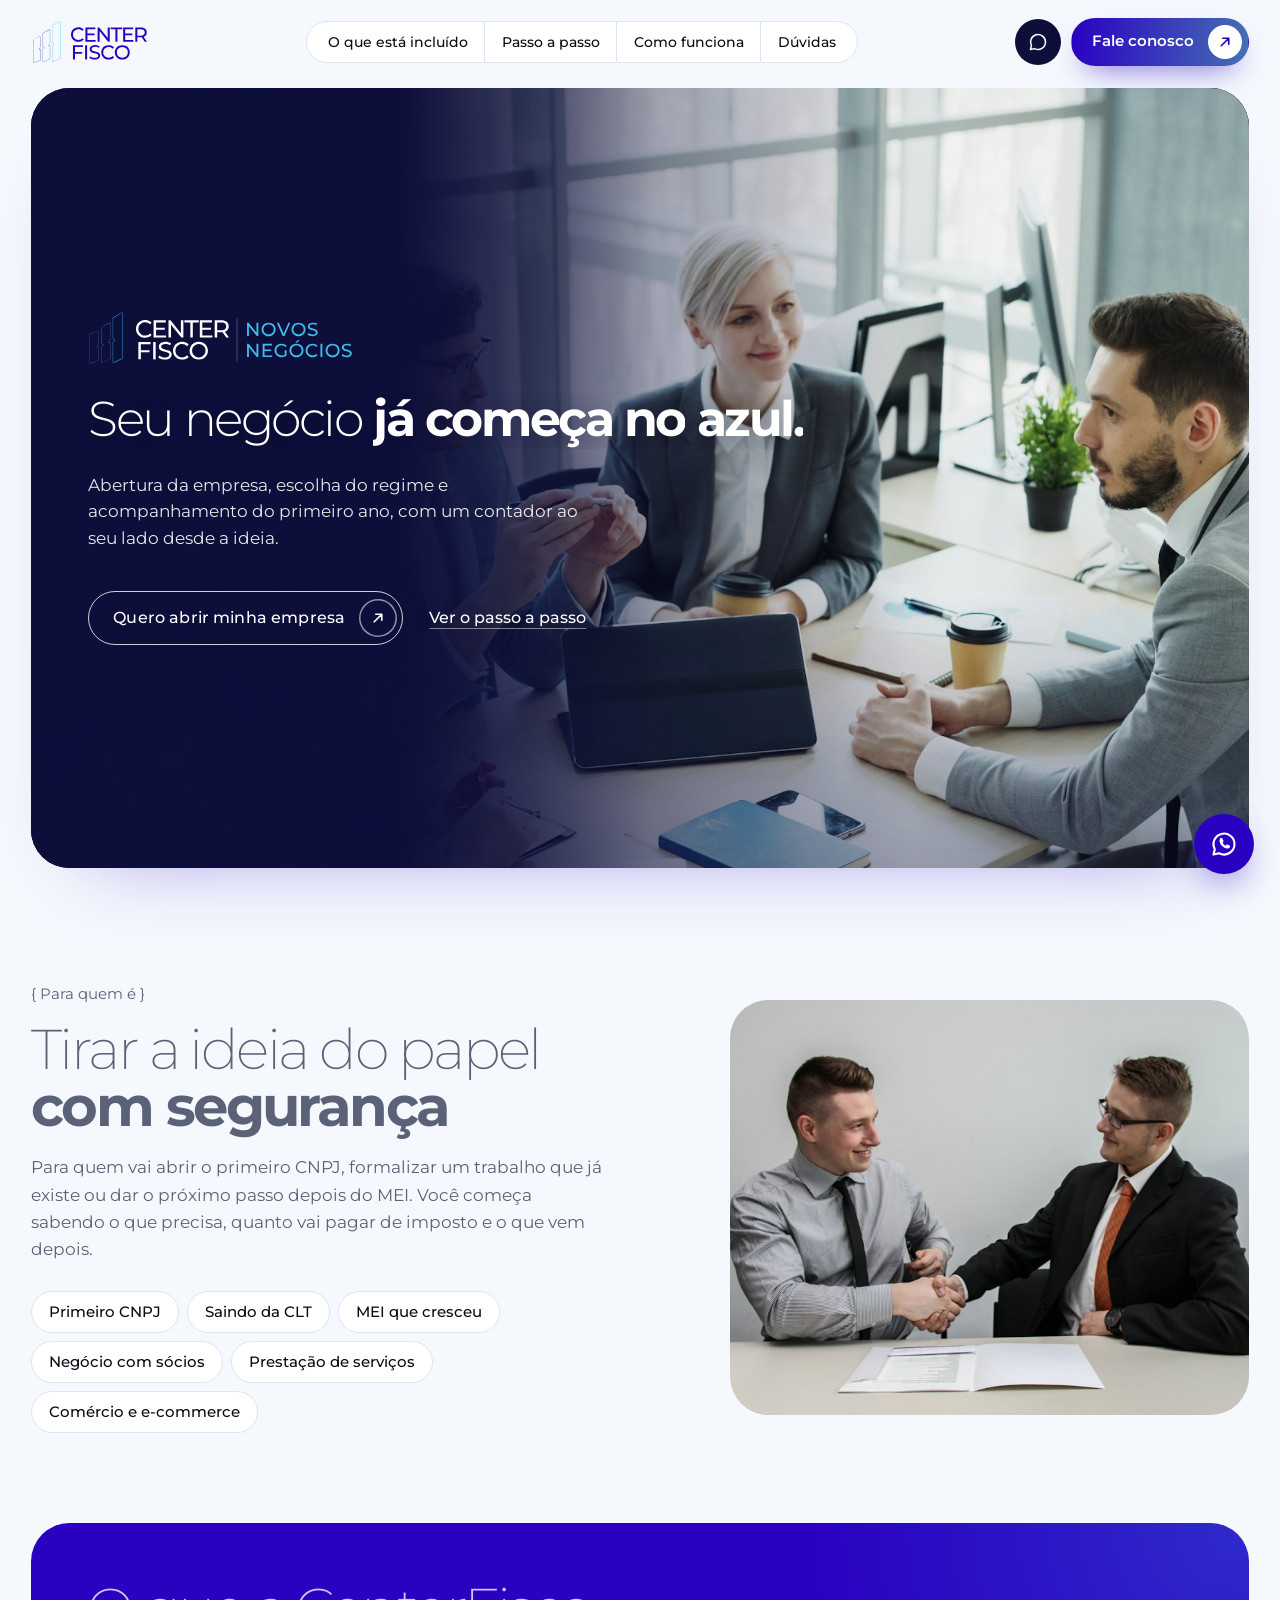
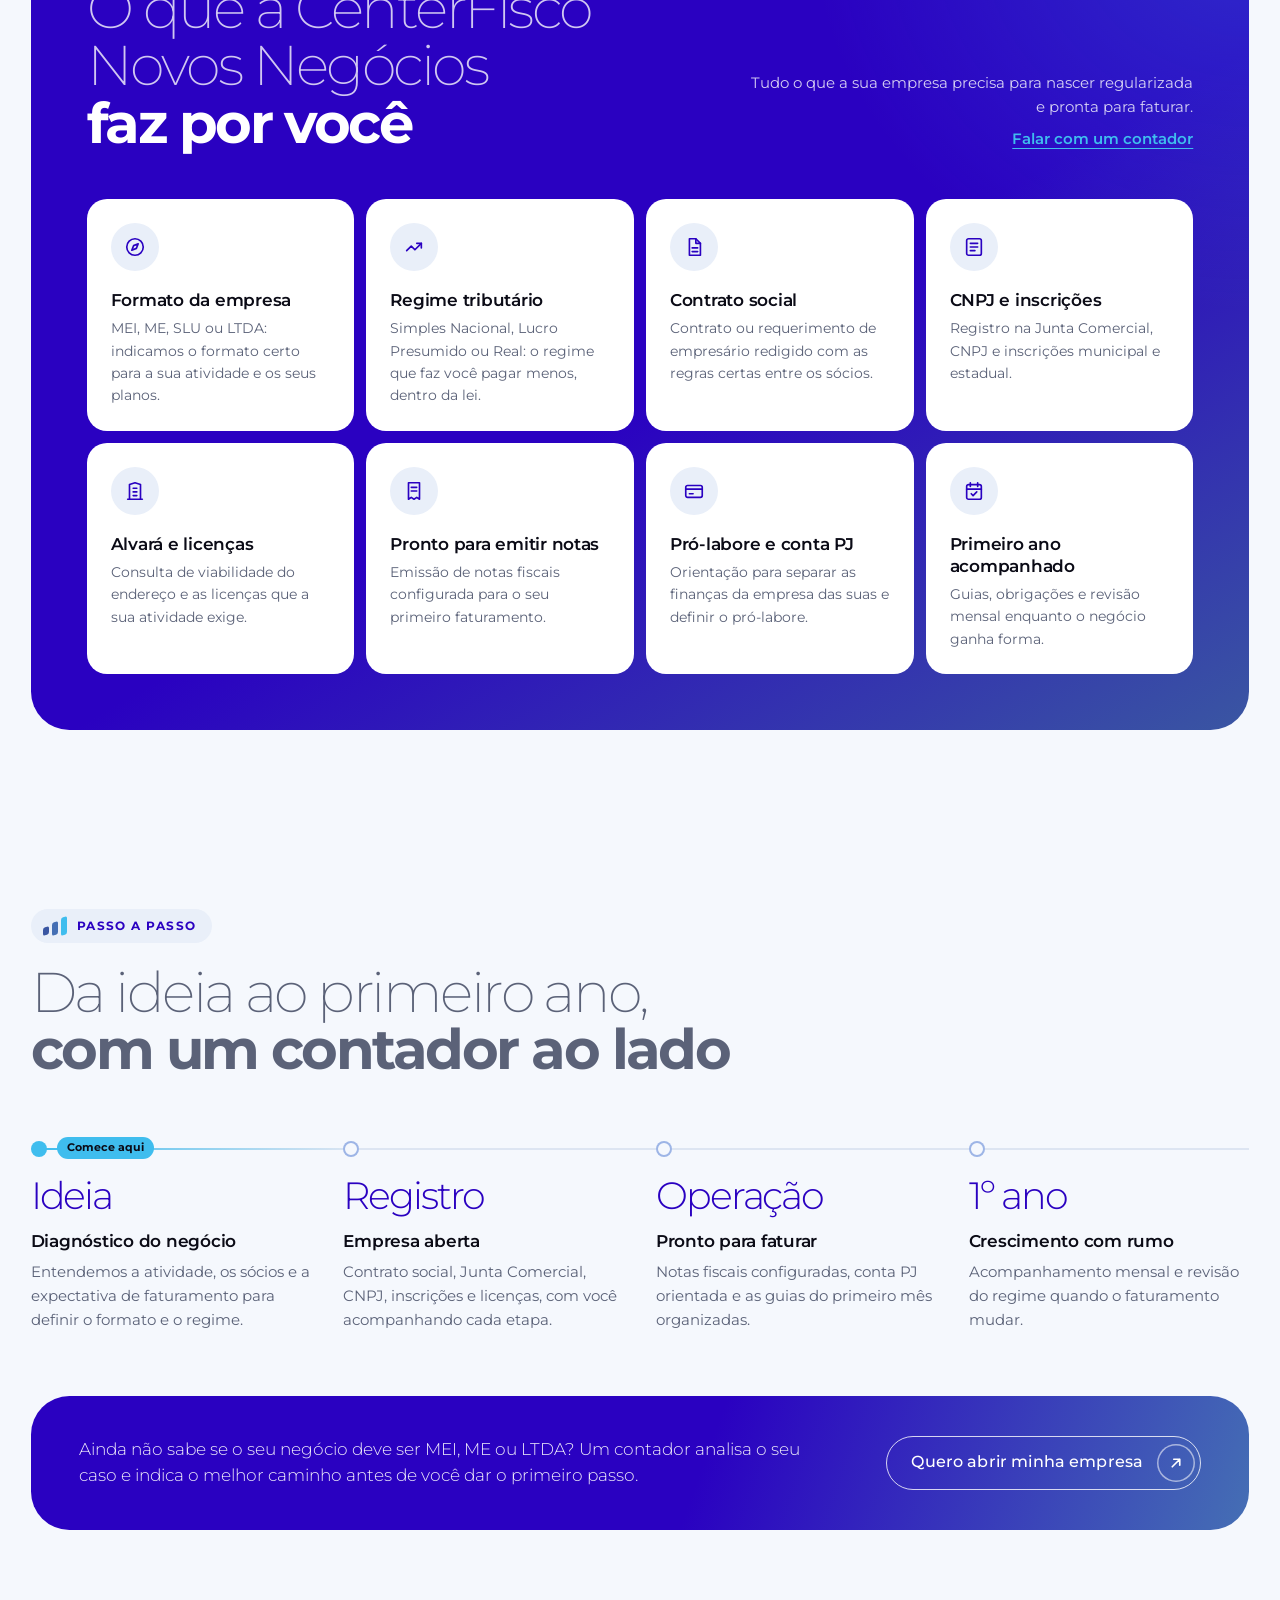
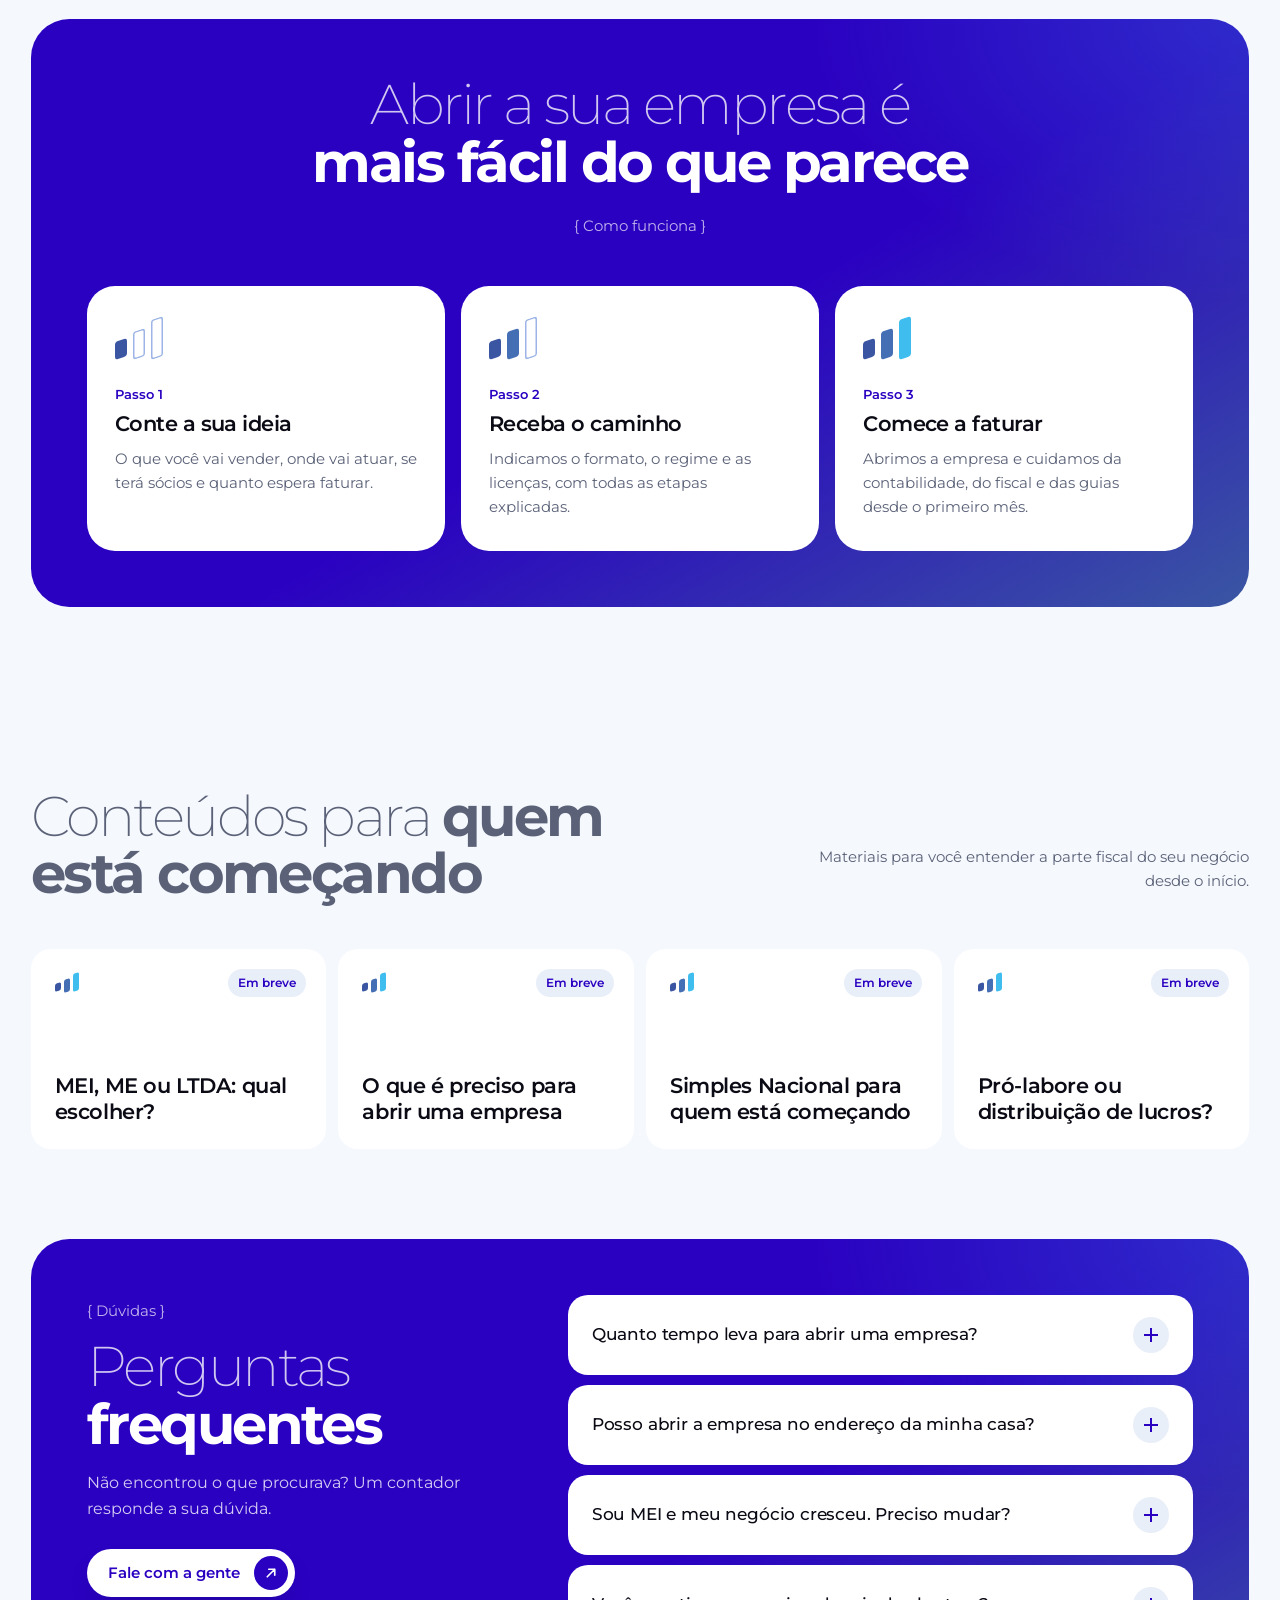
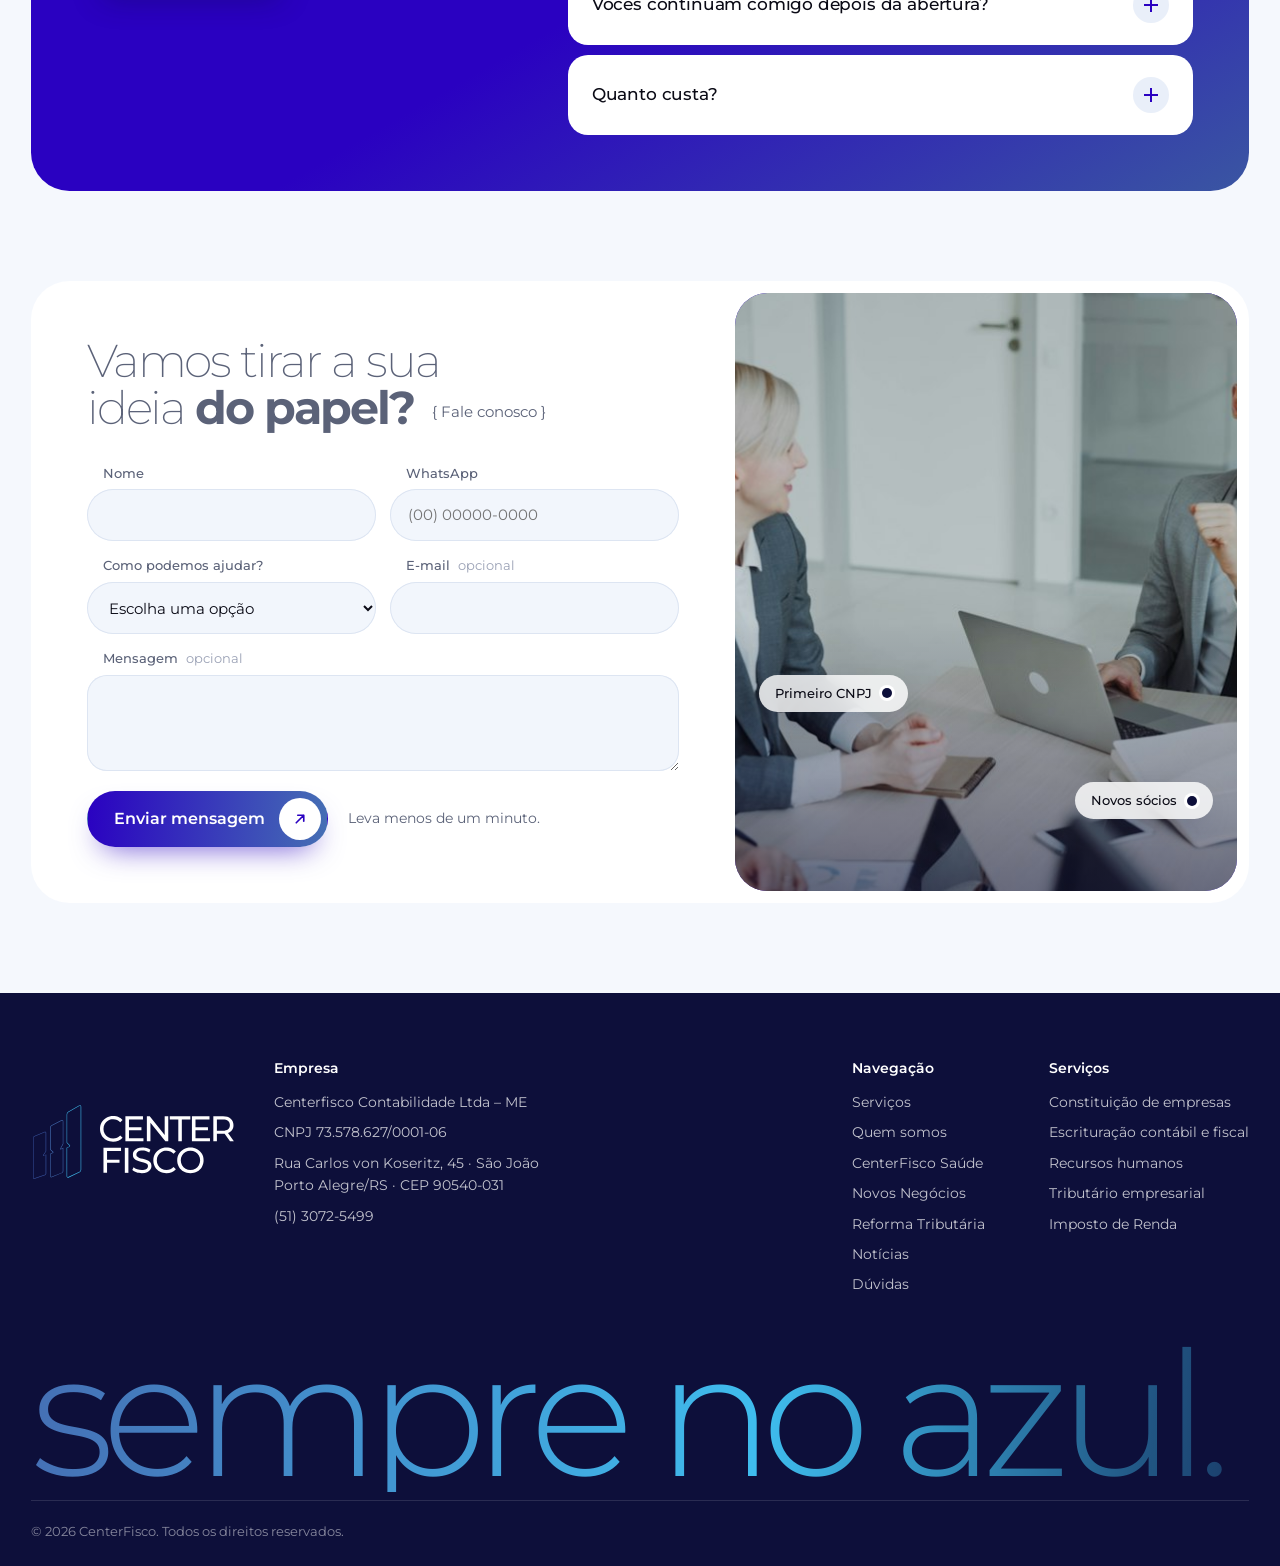
==== commit 611ec638: "Botões das faixas azuis vazados; banners de produto seguem arredondados no celular Co-Authored-By: C" ====
--- a/negocios.html
+++ b/negocios.html
@@ -17,7 +17,7 @@
   <link rel="preconnect" href="https://fonts.gstatic.com" crossorigin>
   <link rel="stylesheet" href="https://fonts.googleapis.com/css2?family=Montserrat:wght@200..800&display=swap">
   <link rel="preload" as="image" href="assets/img/hero-negocios.jpg">
-  <link rel="stylesheet" href="css/styles.css?v=202609191804">
+  <link rel="stylesheet" href="css/styles.css?v=202609191825">
   <script>document.documentElement.classList.add('js')</script>
   <script type="application/ld+json">
   {
@@ -226,7 +226,7 @@
         </ol>
         <div class="reforma-rodape" data-reveal>
           <p>Ainda não sabe se o seu negócio deve ser MEI, ME ou LTDA? Um contador analisa o seu caso e indica o melhor caminho antes de você dar o primeiro passo.</p>
-          <a class="btn btn-pill btn-branco" href="#contato" data-plan="Abrir meu CNPJ">Quero abrir minha empresa<span class="btn-icone"><svg><use href="#i-seta"/></svg></span></a>
+          <a class="btn btn-vazado-claro" href="#contato" data-plan="Abrir meu CNPJ">Quero abrir minha empresa<span class="btn-icone"><svg><use href="#i-seta"/></svg></span></a>
         </div>
       </div>
     </section>
@@ -427,6 +427,6 @@
     <span>Fale no WhatsApp</span>
   </a>
 
-  <script src="js/main.js?v=202609191804" defer></script>
+  <script src="js/main.js?v=202609191825" defer></script>
 </body>
 </html>
--- a/css/styles.css
+++ b/css/styles.css
@@ -577,7 +577,7 @@
 .painel-azul .servico-marca { color: var(--branco); }
 
 /* Por que a CenterFisco + Como funciona: layout só de tipografia */
-.tipo { padding: clamp(24px, 3.5vw, 52px); border-radius: var(--r-xl); background: var(--branco); }
+.tipo { --tipo-pad: clamp(24px, 3.5vw, 52px); padding: var(--tipo-pad); border-radius: var(--r-xl); background: var(--branco); }
 .tipo-topo .chave { display: block; margin-bottom: 12px; }
 .tipo-titulo { max-width: 22em; font-size: clamp(1.9rem, 3vw, 2.9rem); line-height: 1.05; }
 .tipo-numeros { position: relative; display: grid; grid-template-columns: repeat(4, minmax(0, 1fr)); gap: 16px; margin-top: clamp(28px, 3.5vw, 44px); }
@@ -723,10 +723,41 @@
   .cabeca { grid-template-columns: 1fr; }
   .cabeca-lado { justify-self: start; text-align: left; }
   .passos { grid-template-columns: 1fr; }
+  /* Linha do tempo: uma etapa por vez, com seletor e barra de progresso (main.js) */
+  .trilha-seletor { display: flex; gap: 6px; margin-top: 32px; }
+  .trilha-seletor button {
+    position: relative; flex: 1; min-width: 0; padding: 8px 2px 10px; border: 0; border-bottom: 2px solid var(--linha);
+    background: none; color: var(--mudo); font-size: .9375rem; font-weight: 600; white-space: nowrap; cursor: pointer;
+    transition: color .3s;
+  }
+  .trilha-seletor button::after { content: ""; position: absolute; left: 0; bottom: -2px; width: 0; height: 2px; background: var(--azul); }
+  .trilha-seletor button[aria-pressed="true"] { color: var(--azul); }
+  .trilha-seletor button[aria-pressed="true"]::after { width: 100%; }
+  .trilha-seletor button.corre::after { animation: progresso 5s linear both; }
+  @keyframes progresso { from { width: 0; } to { width: 100%; } }
+  .trilha.trilha-rotativa { display: grid; grid-template-columns: 1fr; gap: 0; margin-top: 24px; padding: 0; }
+  .trilha.trilha-rotativa::before, .trilha-rotativa .trilha-marco { display: none; }
+  .trilha-rotativa > li {
+    grid-area: 1 / 1; opacity: 0; visibility: hidden; transform: translateX(28px);
+    transition: opacity .4s var(--ease), transform .5s var(--ease), visibility 0s .5s;
+  }
+  .trilha-rotativa > li.ativo { opacity: 1; visibility: visible; transform: none; transition: opacity .6s var(--ease) .1s, transform .7s var(--ease) .1s; }
+  .trilha-rotativa .trilha-aqui { position: static; display: inline-block; margin-bottom: 10px; }
+  .trilha.trilha-rotativa strong { font-size: 2.8rem; }
+  /* os números do "Por que a CenterFisco" usam o mesmo esquema */
+  .tipo-numeros.trilha-rotativa { grid-template-columns: 1fr; gap: 0; margin-top: 32px; }
+  .tipo-numeros.trilha-rotativa li { padding: 4px 0 0; border-top: 0; }
+  .tipo-numeros.trilha-rotativa strong { font-size: 3.6rem; line-height: 1; }
+  .tipo-numeros.trilha-rotativa span { margin-top: 10px; font-size: 1.0625rem; }
+
+  /* Blocos de fundo azul vão de ponta a ponta da tela */
+  .painel-azul, .reforma-rodape, .noticias-cta { margin-inline: calc(-1 * var(--gutter)); border-radius: 0; }
+
   /* Dúvidas não aparecem no celular (nem os links que levam até elas) */
   #duvidas, .menu a[href$="#duvidas"], .rodape-links a[href$="#duvidas"] { display: none; }
   /* rodapé sem a lista de serviços; a navegação ocupa a largura em duas colunas */
   .rodape-dir > div.rodape-links { display: none; }
+  .rodape-empresa > span { display: none; } /* razão social e CNPJ */
   .rodape-dir { display: block; width: 100%; }
   .rodape-dir nav { grid-template-columns: 1fr 1fr; column-gap: 24px; }
   .rodape-dir nav p { grid-column: 1 / -1; }
@@ -741,6 +772,11 @@
     color: var(--azul); font-size: 2.6rem; font-weight: 200; letter-spacing: -.05em;
   }
   .tipo-numeros sup { top: -.3em; color: var(--azul); }
+  /* "Na prática": faixa azul de ponta a ponta da tela, fechando o bloco */
+  .tipo-rodape {
+    margin: 28px calc(-1 * (var(--tipo-pad) + var(--gutter))) calc(-1 * var(--tipo-pad));
+    padding: 32px calc(var(--tipo-pad) + var(--gutter)); border-radius: 0;
+  }
   .tipo-numeros span { margin-top: 6px; max-width: none; font-size: .9375rem; }
     .faq-bloco { grid-template-columns: 1fr; }
   .noticias { grid-template-columns: repeat(2, minmax(0, 1fr)); }
@@ -790,11 +826,15 @@
 
   /* Topo dos produtos: foto em cima, texto embaixo sobre o azul (sem texto em cima de rosto) */
   .hero-saude .hero-cartao { min-height: 0; align-items: stretch; }
-  .hero-saude .painel-fotos { bottom: auto; height: 300px; }
+  .hero-saude .painel-fotos { bottom: auto; height: 340px; }
+  /* Saúde: foto ampliada com o rosto do médico no centro da tela */
+  .hero-saude:not(.hero-negocios) .slide-foto { left: -33%; right: auto; width: 180%; }
+  .hero-saude:not(.hero-negocios) .fatia { object-position: center 18%; }
   .hero-saude .hero-veu { background: linear-gradient(0deg, var(--azul-noite) 0%, rgba(13, 15, 58, .45) 35%, rgba(13, 15, 58, 0) 70%); }
-  .hero-saude .hero-esq { padding-top: 250px; }
+  .hero-saude .hero-esq { padding-top: 290px; }
   .para-quem-foto img { aspect-ratio: 16 / 10; }
   .hero-saude .marca-saude { height: 40px; margin-bottom: 20px; }
+  .hero-titulo-saude { font-size: 1.8rem; }
 
   /* Topo da home: o rosto do cliente no centro da tela */
   .hero:not(.hero-saude) .fatia { object-position: 40% center; }
@@ -844,7 +884,7 @@
 @media (max-width: 420px) {
   .btn { font-size: .8125rem; }
   .reforma-rodape, .tipo-rodape, .noticias-cta { padding-inline: 18px; }
-  .tipo { padding-inline: 18px; }
+  .tipo { --tipo-pad: 18px; }
 }
 
 @media (max-width: 359px) {
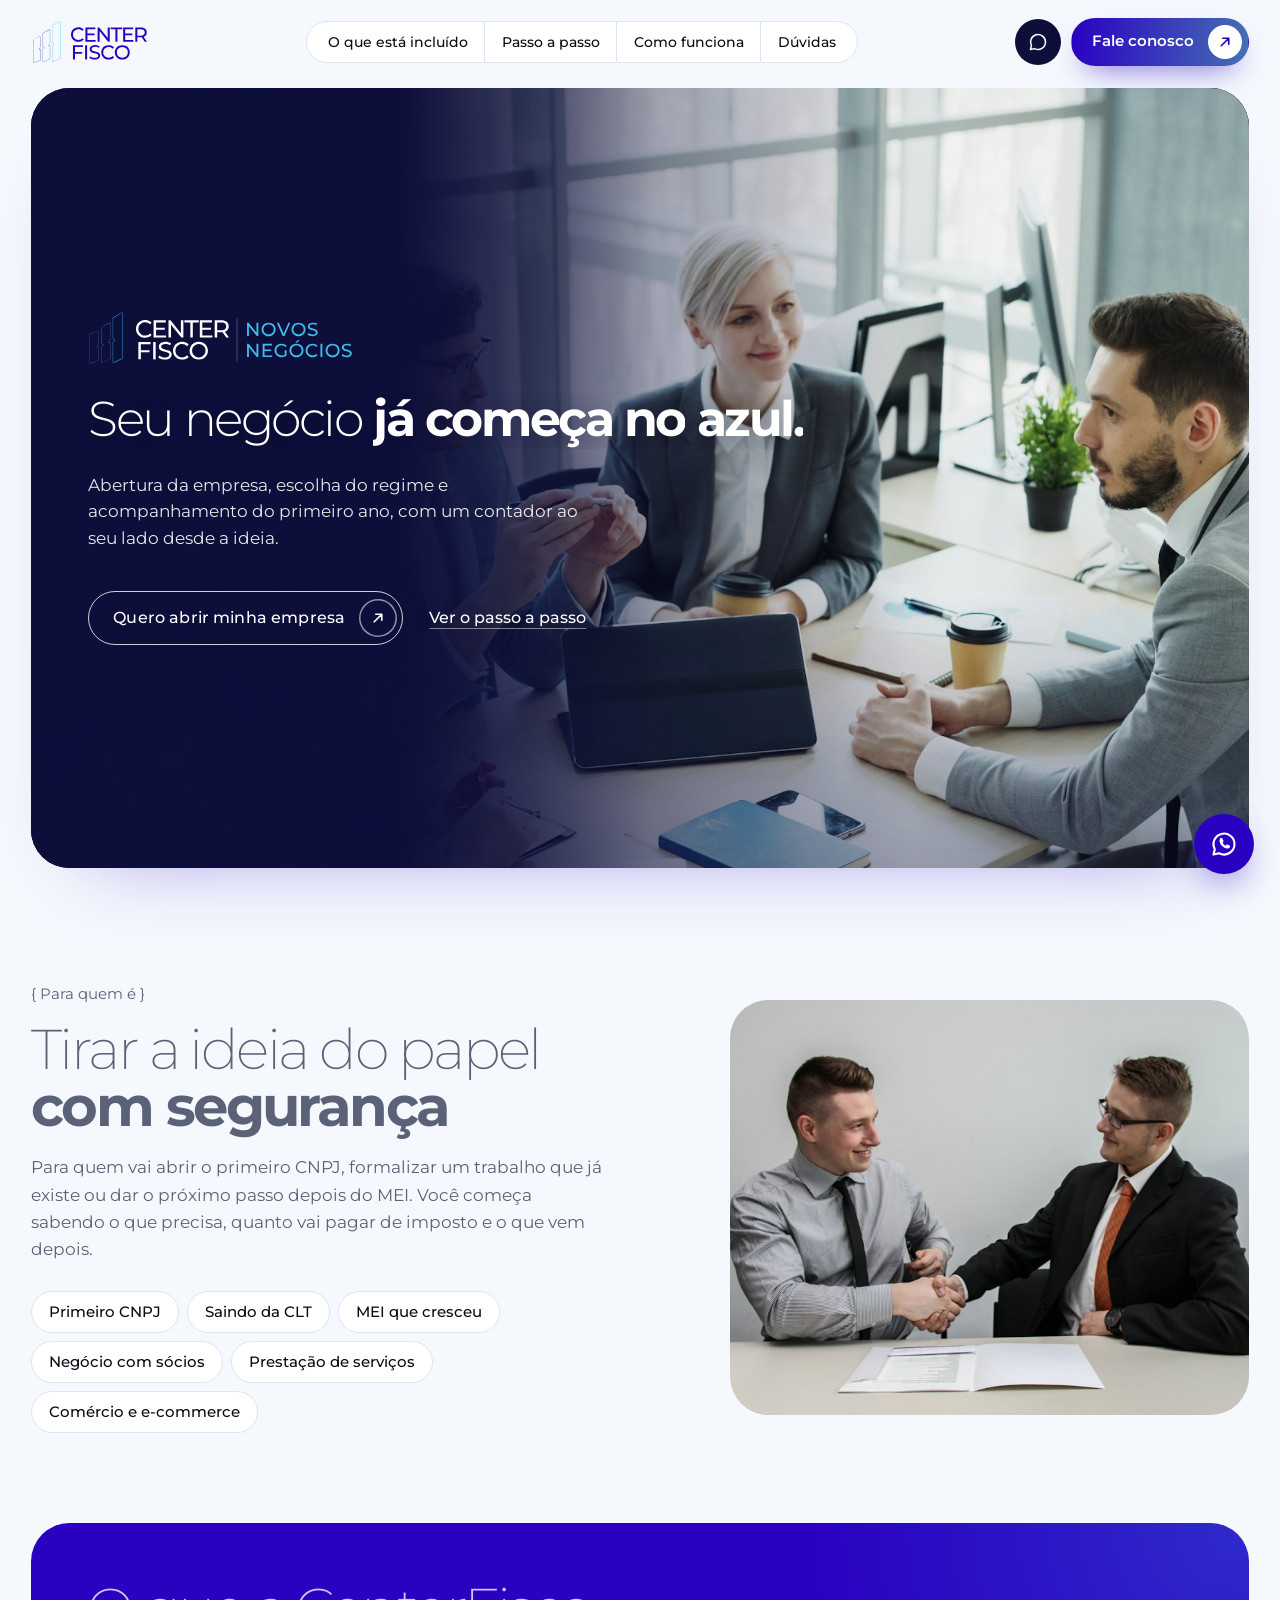
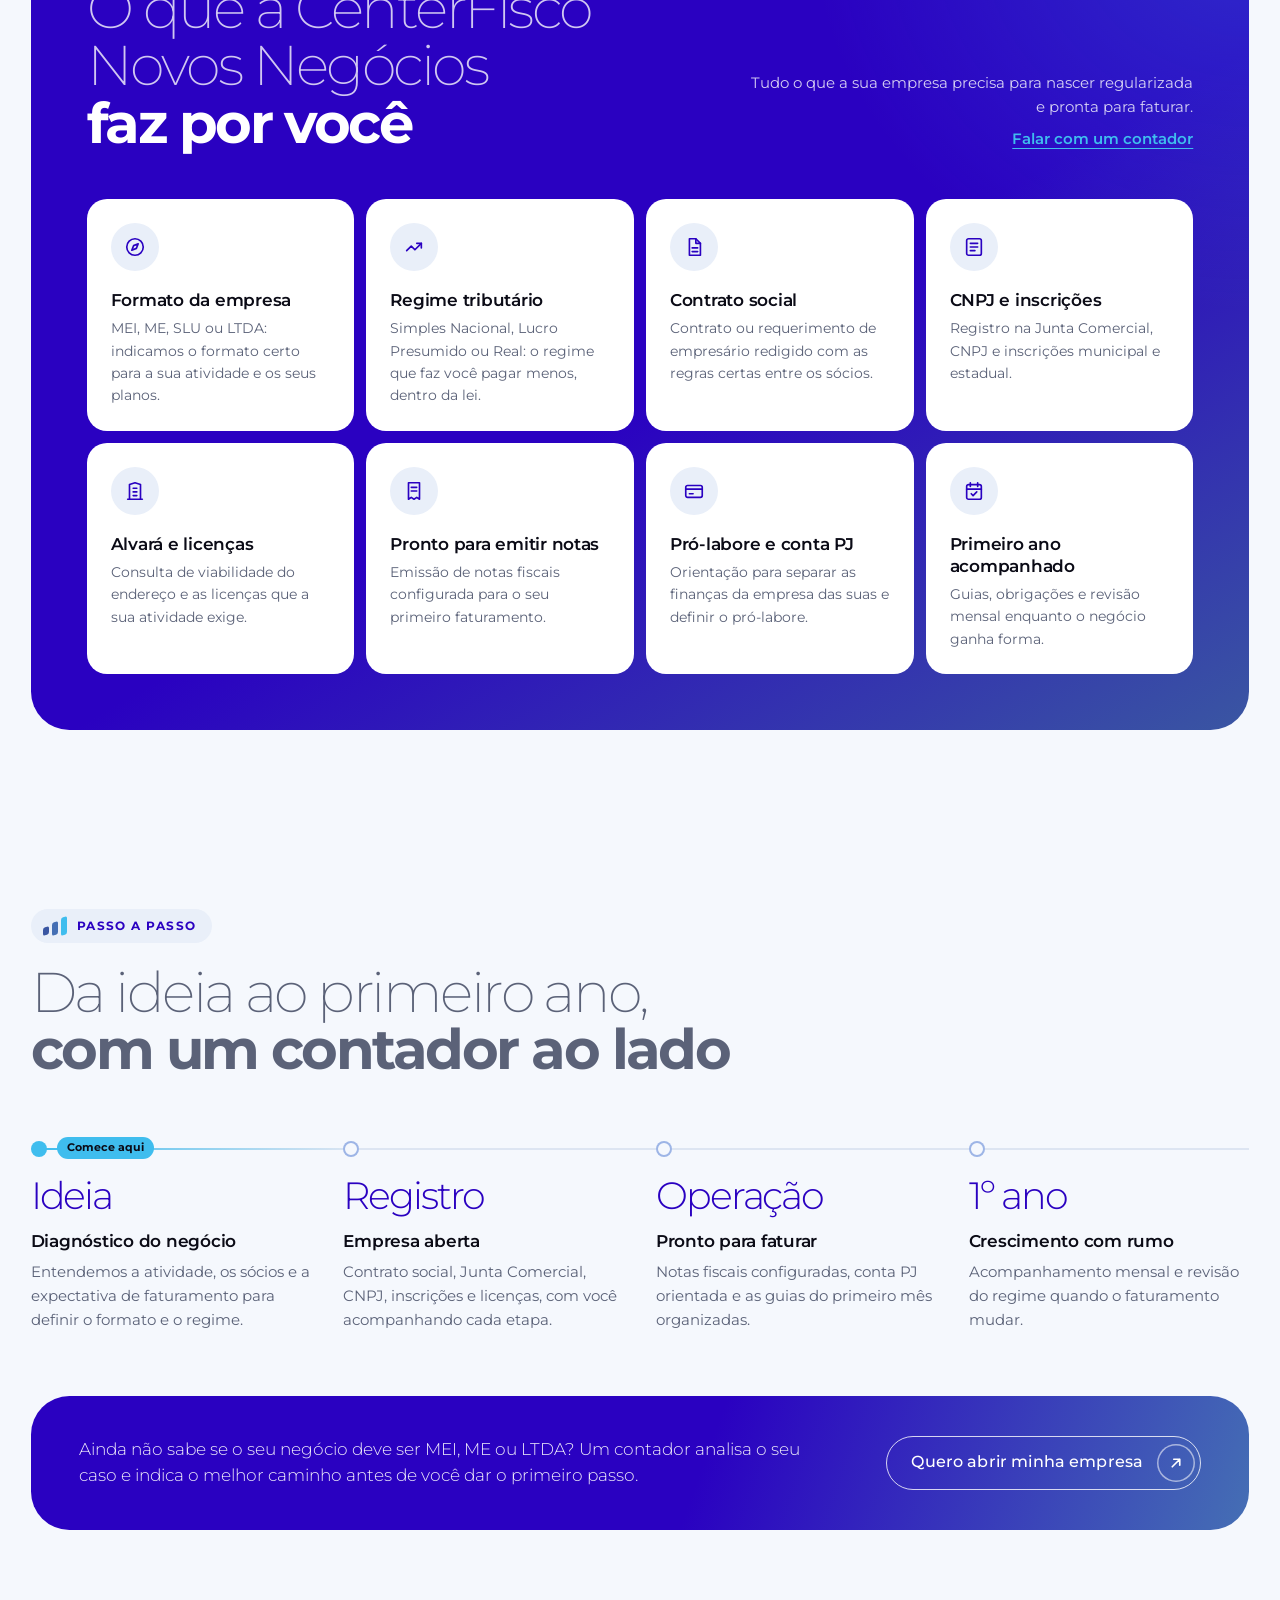
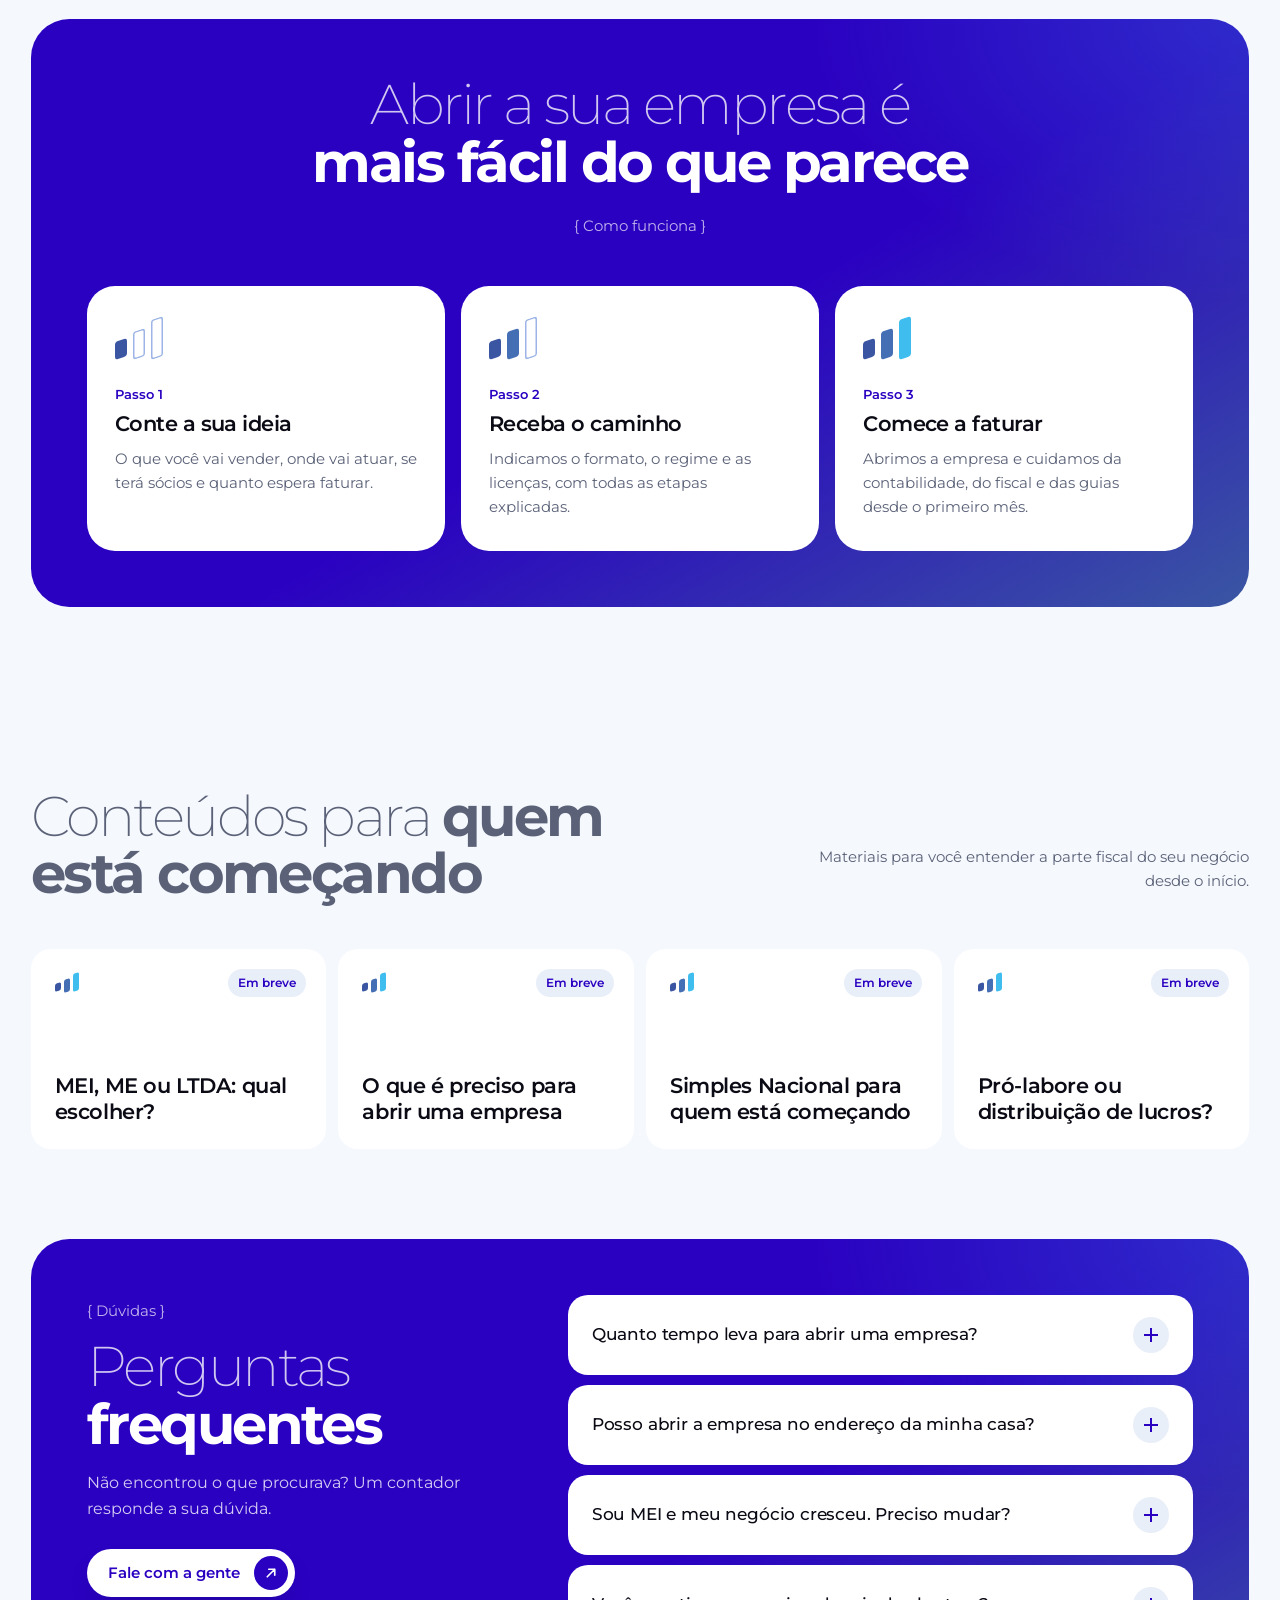
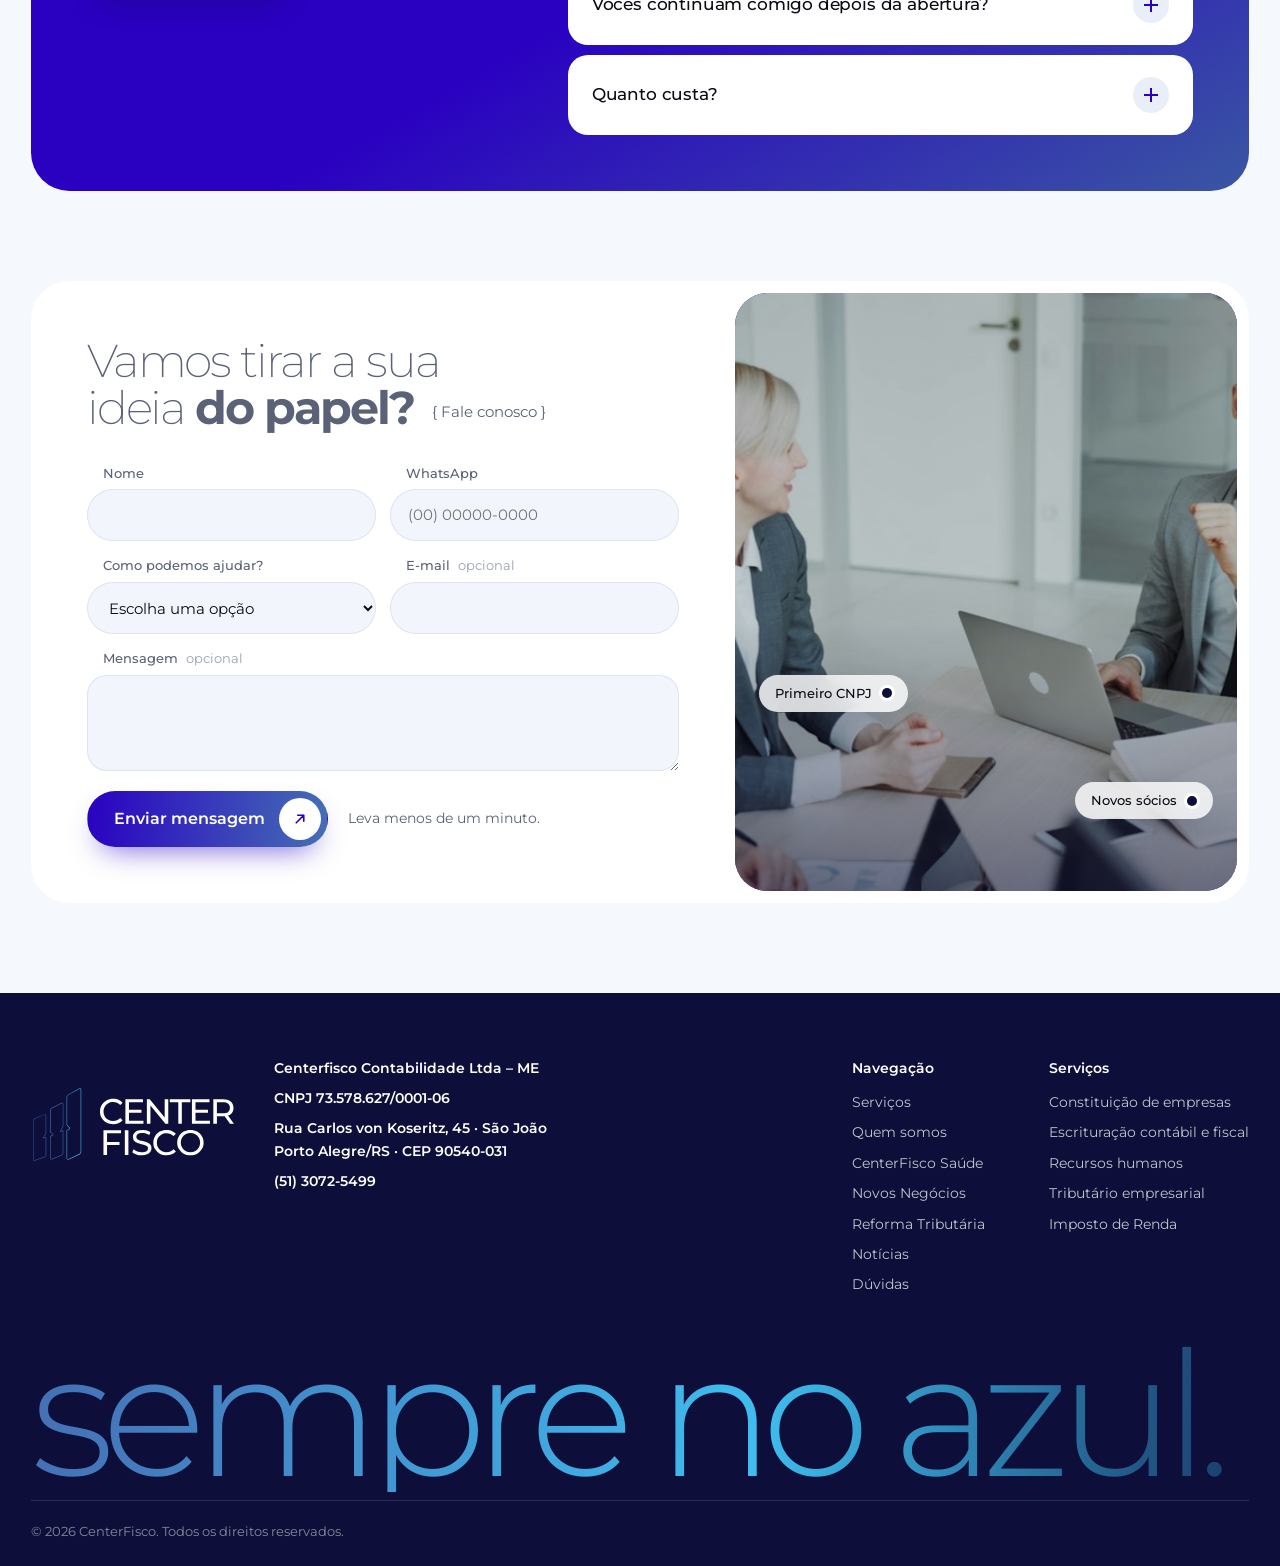
==== commit fdee7319: "Rodapé sem o título Empresa e com os dados em negrito Co-Authored-By: Claude Opus 5 (1M context) <no" ====
--- a/negocios.html
+++ b/negocios.html
@@ -17,7 +17,7 @@
   <link rel="preconnect" href="https://fonts.gstatic.com" crossorigin>
   <link rel="stylesheet" href="https://fonts.googleapis.com/css2?family=Montserrat:wght@200..800&display=swap">
   <link rel="preload" as="image" href="assets/img/hero-negocios.jpg">
-  <link rel="stylesheet" href="css/styles.css?v=202609191825">
+  <link rel="stylesheet" href="css/styles.css?v=202609191827">
   <script>document.documentElement.classList.add('js')</script>
   <script type="application/ld+json">
   {
@@ -388,7 +388,6 @@
           <div class="rodape-esq">
             <a class="rodape-logo" href="index.html" aria-label="CenterFisco, página inicial"><img src="assets/logo/centerfisco-negativo.svg" alt="CenterFisco" width="230" height="87"></a>
             <address class="rodape-links rodape-empresa">
-              <p>Empresa</p>
               <span>Centerfisco Contabilidade Ltda – ME</span>
               <span>CNPJ 73.578.627/0001-06</span>
               <a href="https://www.google.com/maps/search/?api=1&amp;query=Rua+Carlos+von+Koseritz+45+Porto+Alegre+RS" target="_blank" rel="noopener">Rua Carlos von Koseritz, 45 · São João<br>Porto Alegre/RS · CEP 90540-031</a>
@@ -427,6 +426,6 @@
     <span>Fale no WhatsApp</span>
   </a>
 
-  <script src="js/main.js?v=202609191825" defer></script>
+  <script src="js/main.js?v=202609191827" defer></script>
 </body>
 </html>
--- a/css/styles.css
+++ b/css/styles.css
@@ -491,7 +491,7 @@
 .rodape-esq { display: flex; align-items: center; gap: clamp(28px, 3vw, 48px); }
 .rodape-dir { display: flex; align-items: flex-start; gap: clamp(40px, 5vw, 80px); }
 .rodape-meio img { width: clamp(180px, 16vw, 240px); height: auto; }
-.rodape-empresa { font-style: normal; }
+.rodape-empresa { font-style: normal; font-weight: 600; color: var(--branco); }
 .rodape-empresa a { text-decoration: none; }
 .rodape-empresa a:hover { color: var(--ceu); }
 .rodape-links { display: grid; gap: 8px; align-content: start; font-size: .875rem; }
